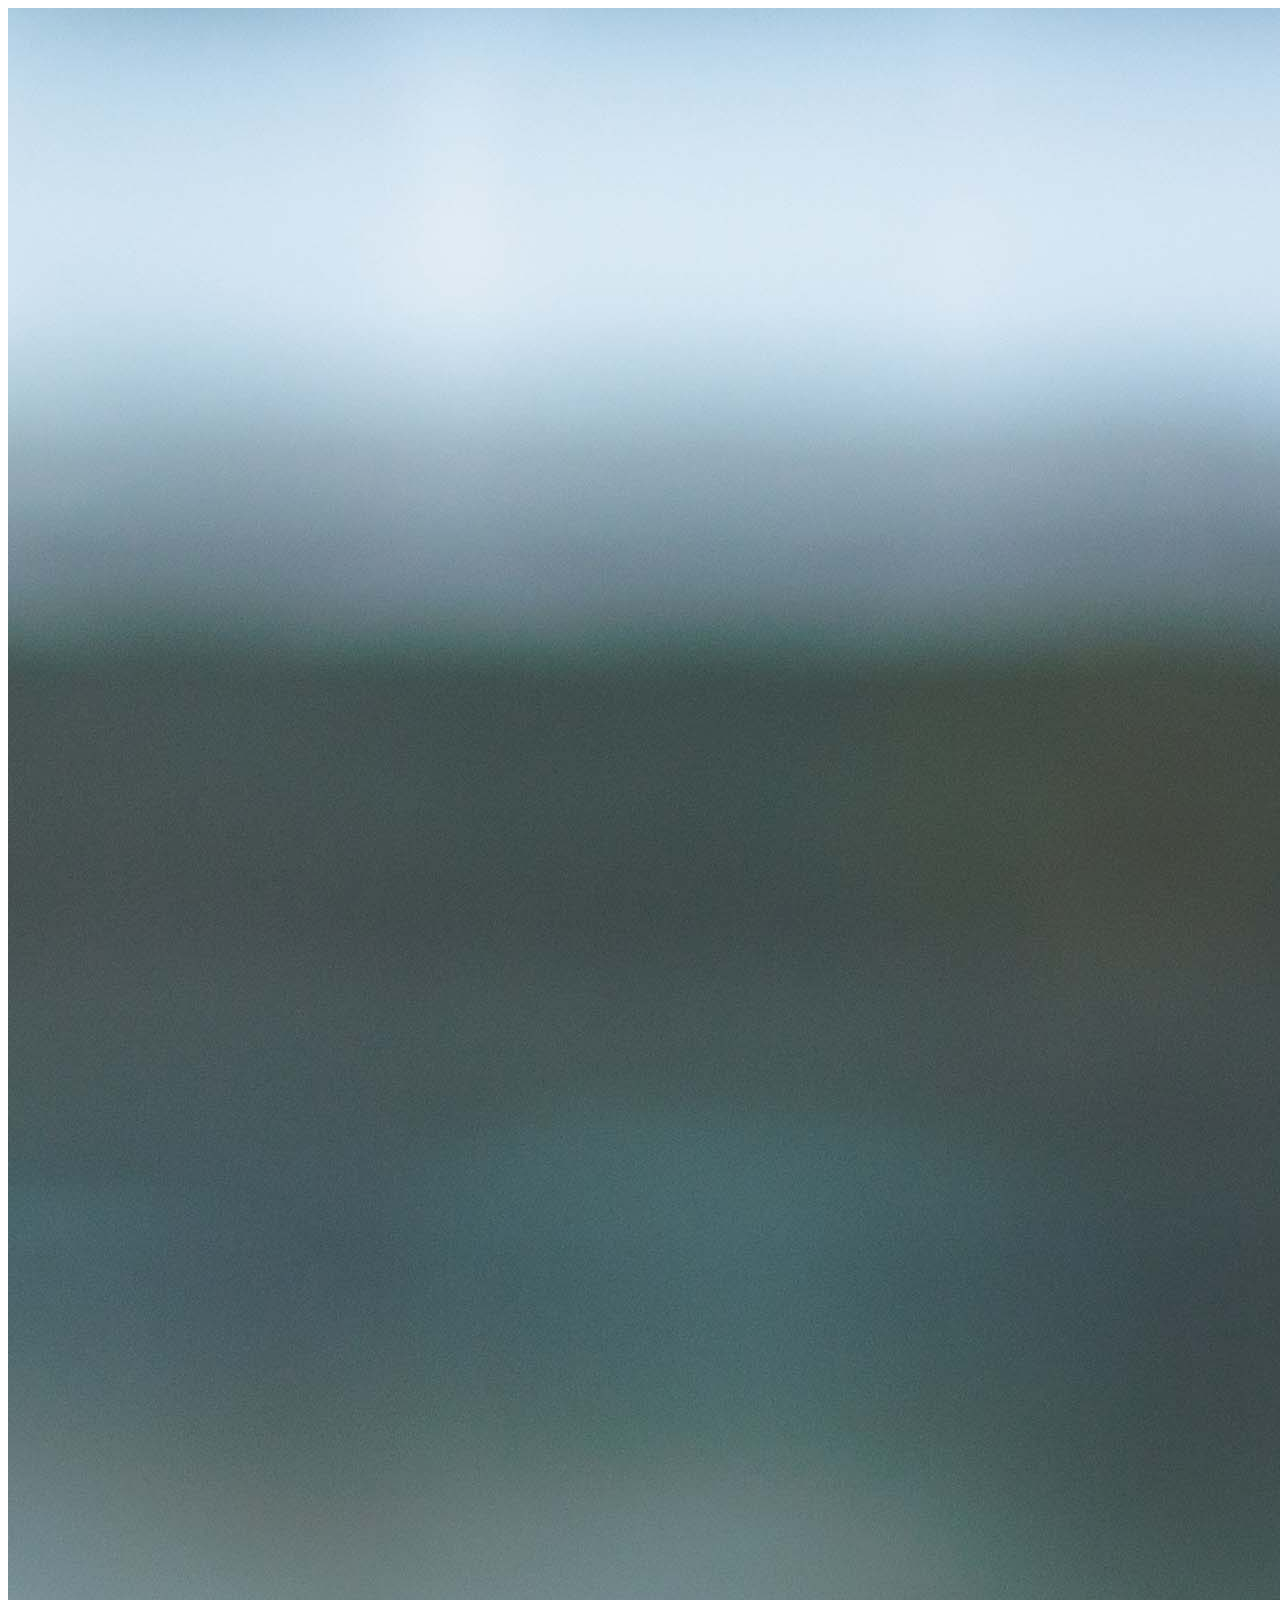
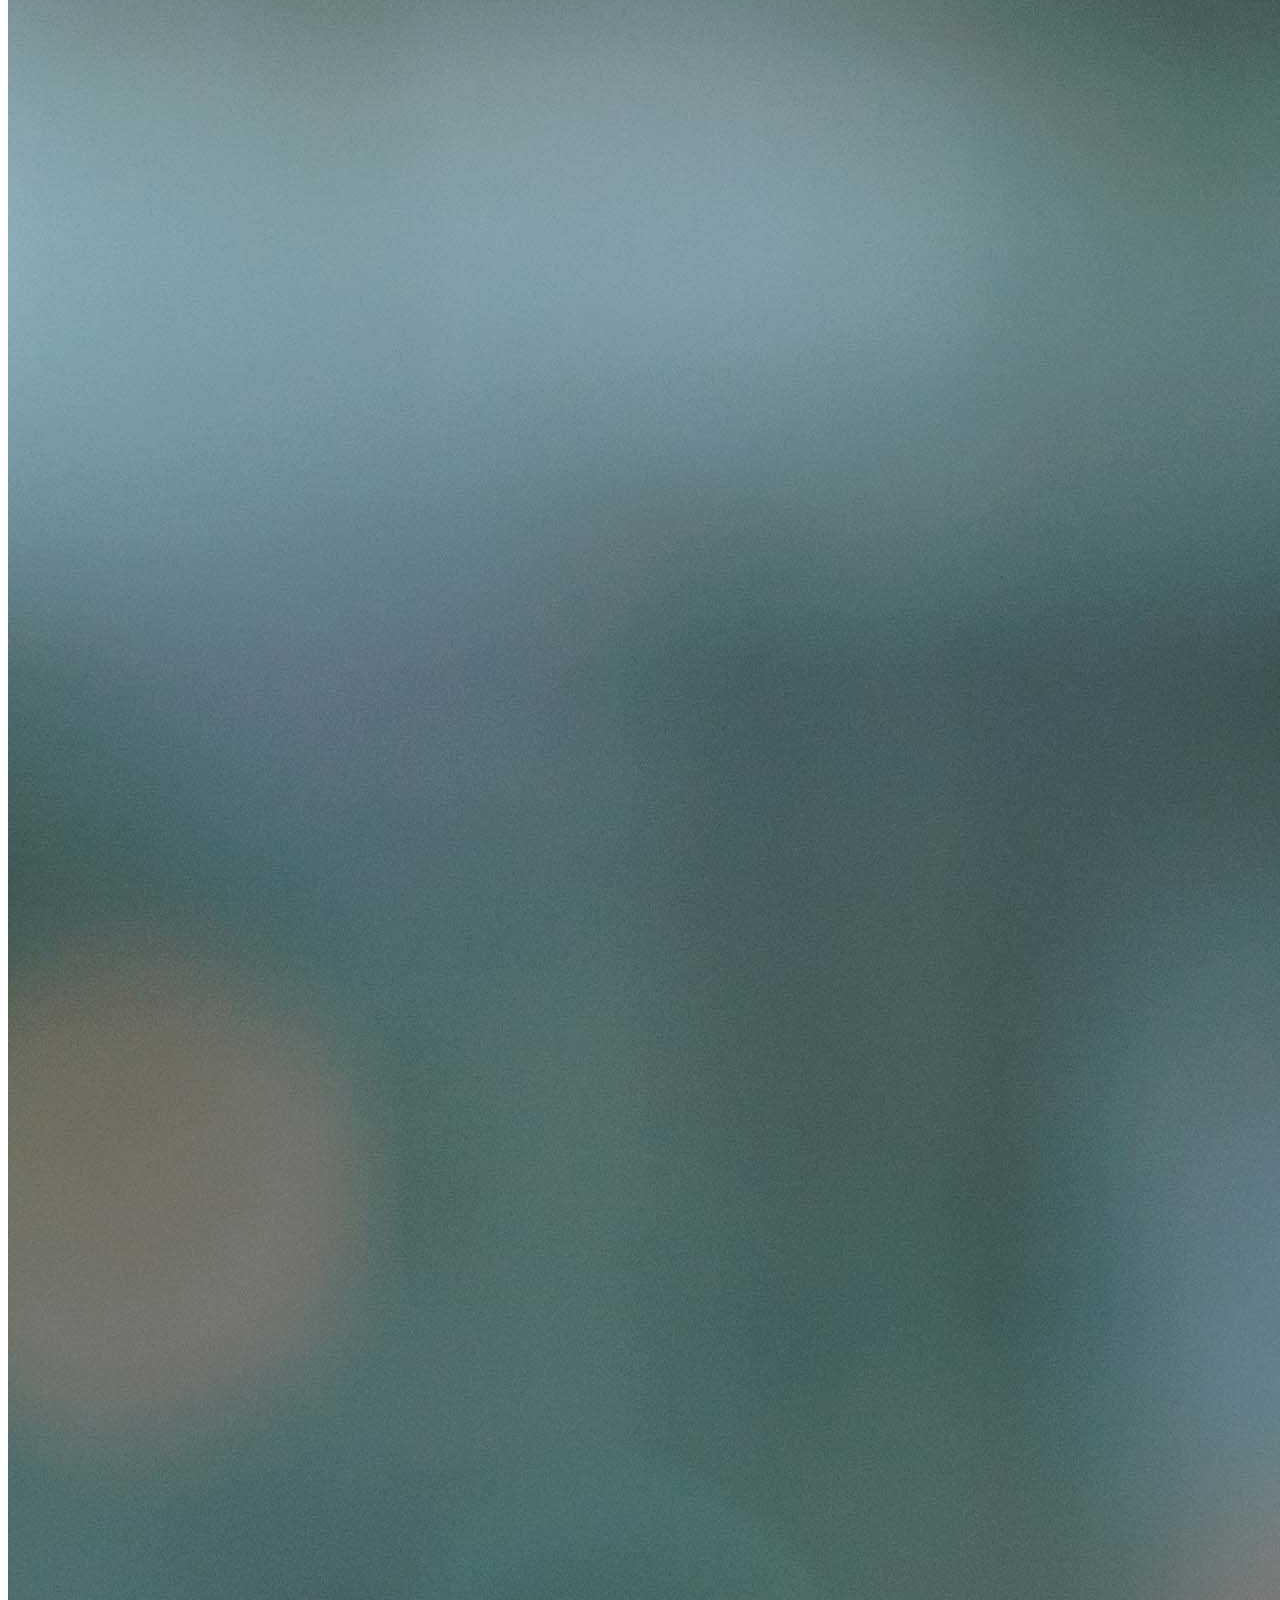
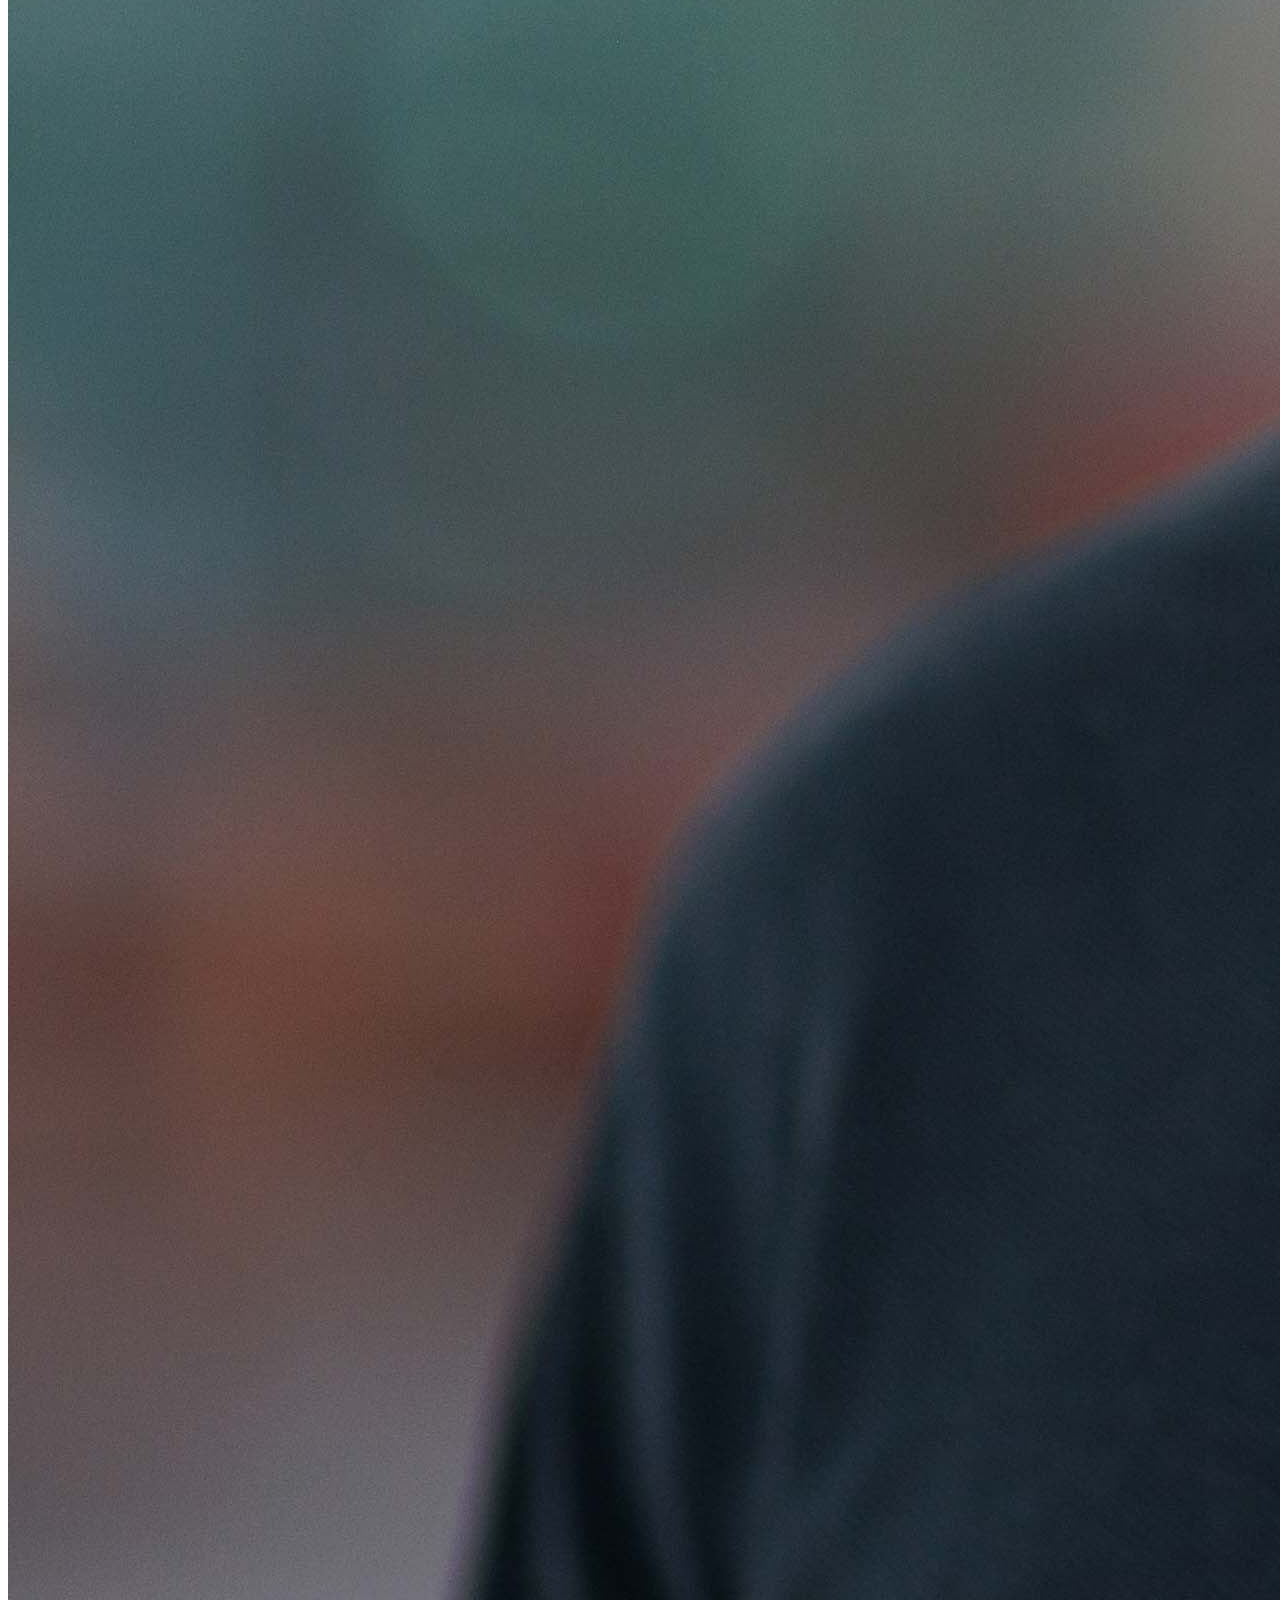
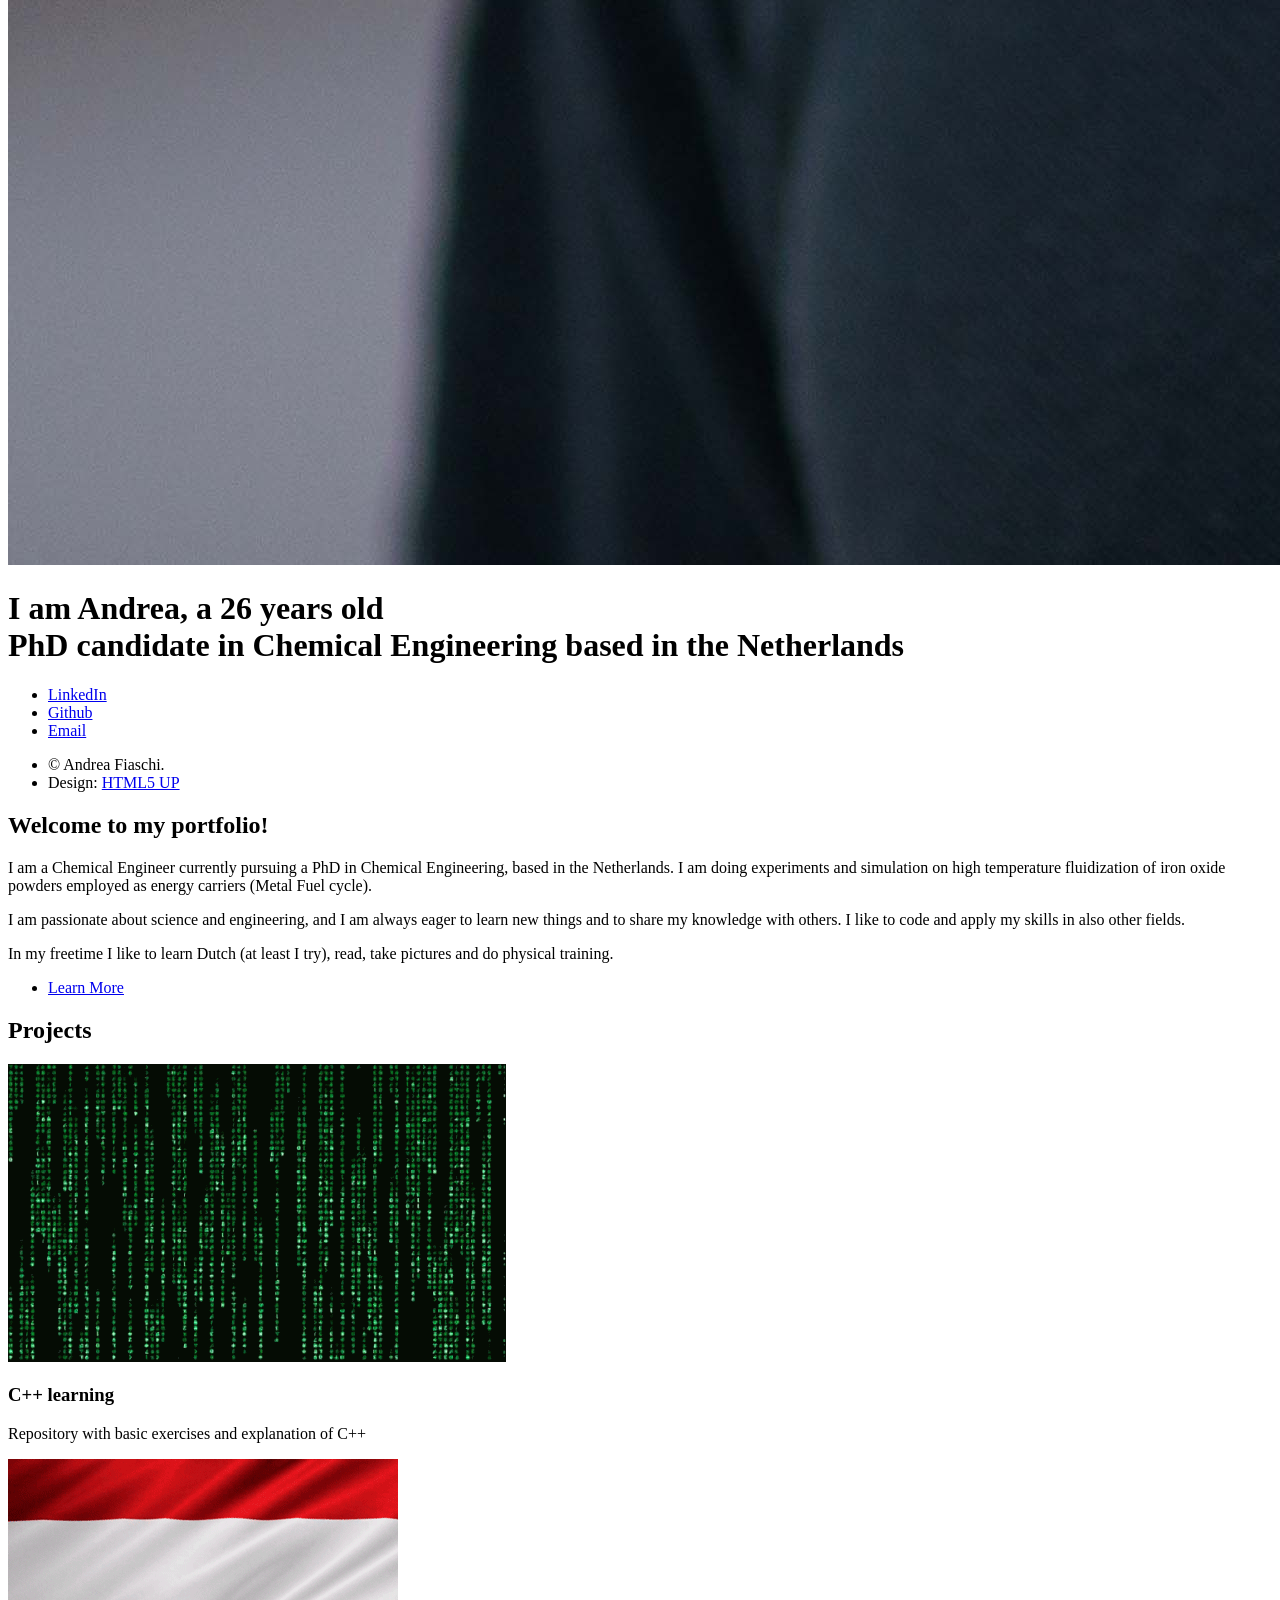
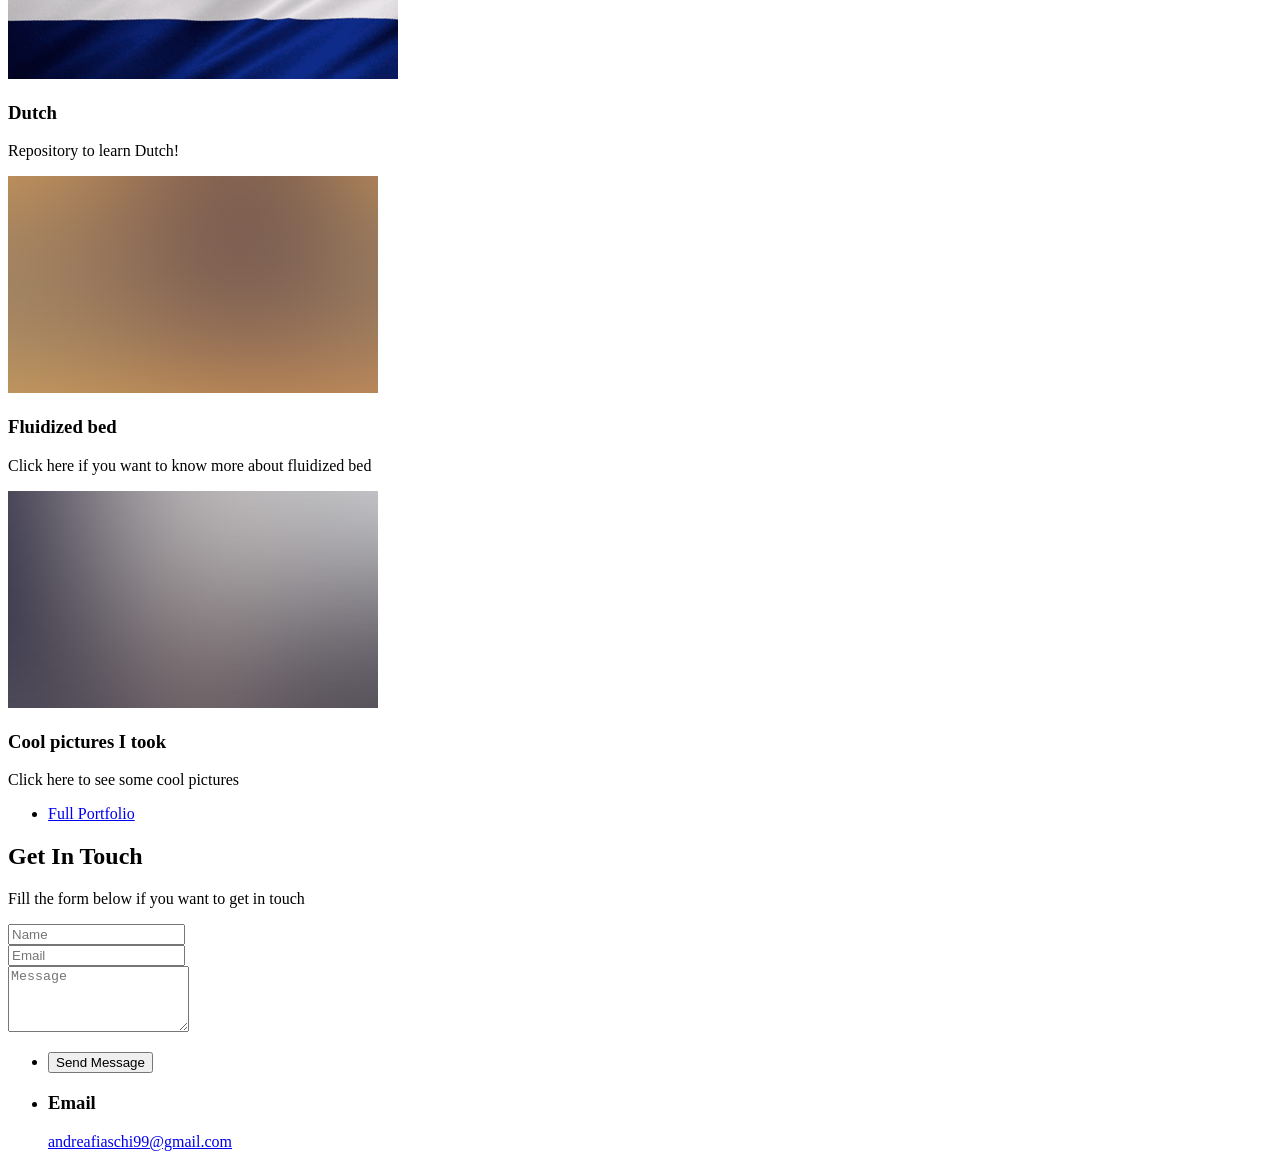
==== index.html @ 7bc77ba1 "main modifications of the STD HTML5 template of strata" ====
<!DOCTYPE HTML>
<!--
	Strata by HTML5 UP
	html5up.net | @ajlkn
	Free for personal and commercial use under the CCA 3.0 license (html5up.net/license)
-->
<html lang="en">
	<head>
		<title>A. Fiaschi</title>
		<meta charset="utf-8" />
		<meta name="viewport" content="width=device-width, initial-scale=1, user-scalable=no" />
		<meta name="description" content="Andrea Fiaschi — PhD candidate in Chemical Engineering based in the Netherlands." />
		<meta property="og:title" content="Andrea Fiaschi" />
		<meta property="og:description" content="PhD candidate in Chemical Engineering based in the Netherlands." />
		<meta property="og:image" content="https://fiaschino.github.io/images/avatar.jpg" />
		<link rel="icon" href="images/avatar.jpg" />
		<link rel="stylesheet" href="assets/css/main.css" />
	</head>
	<body class="is-preload">

		<!-- Header -->
			<header id="header">
				<div class="inner">
					<a href="#" class="image avatar"><img src="images/avatar.jpg" alt="" /></a>
					<h1><strong>I am Andrea</strong>, a <span id="age"></span> years old <br />
					PhD candidate in Chemical Engineering based in the Netherlands <br />
					<script>
						(() => {
							const birthDate = new Date('1999-12-20');
							const today = new Date();
							let age = today.getFullYear() - birthDate.getFullYear();
							const hasHadBirthday =
								today.getMonth() > birthDate.getMonth() ||
								(today.getMonth() === birthDate.getMonth() && today.getDate() >= birthDate.getDate());

							if (!hasHadBirthday) age -= 1;
							document.getElementById('age').textContent = age;
						})();
					</script>
				</div>
			</header>

		<!-- Main -->
			<div id="main">

				<!-- One -->
					<section id="one">
						<header class="major">
							<h2> Welcome to my portfolio!</h2>
						</header>
						<p> I am a Chemical Engineer currently pursuing a PhD in Chemical Engineering, based in the Netherlands. I am doing experiments and simulation on high temperature fluidization of iron oxide powders employed as energy carriers (Metal Fuel cycle).</p>
            <p> I am passionate about science and engineering, and I am always eager to learn new things and to share my knowledge with others. I like to code and apply my skills in also other fields.</p>
            <p> In my freetime I like to learn Dutch (at least I try), read, take pictures and do physical training. </p>
						<ul class="actions">
							<li><a href="https://github.com/fiaschino" class="button">Learn More</a></li>
						</ul>
					</section>

				<!-- Two -->
					<section id="two">
						<h2>Projects</h2>
						<div class="row">
							<article class="col-6 col-12-xsmall work-item">
								<a href="https://github.com/fiaschino/cpp_exercises" class="image fit thumb"><img src="images/fulls/matrix-code.gif" alt="" /></a>
								<h3> C++ learning </h3>
								<p> Repository with basic exercises and explanation of C++ </p>
							</article>
							<article class="col-6 col-12-xsmall work-item">
								<a href="https://github.com/fiaschino/dutch" class="image fit thumb"><img src="images/fulls/dutch-flag.gif" alt="" /></a>
								<h3>Dutch</h3>
								<p>Repository to learn Dutch!</p>
							</article>
              <article class="col-6 col-12-xsmall work-item">
                <a href="images/fulls/04.jpg" class="image fit thumb"><img src="images/thumbs/04.jpg" alt="" /></a>
                <h3>Fluidized bed</h3>
                <p>Click here if you want to know more about fluidized bed</p>
              </article>
							<article class="col-6 col-12-xsmall work-item">
								<a href="images/fulls/03.jpg" class="image fit thumb"><img src="images/thumbs/03.jpg" alt="" /></a>
								<h3>Cool pictures I took</h3>
								<p>Click here to see some cool pictures</p>
							</article>
						</div>
						<ul class="actions">
							<li><a href="https://github.com/fiaschino" class="button">Full Portfolio</a></li>
						</ul>
					</section>

				<!-- Three -->
					<section id="three">
						<h2>Get In Touch</h2>
						<p>Fill the form below if you want to get in touch</p>
						<div class="row">
							<div class="col-8 col-12-small">
								<form method="post" action="#">
									<div class="row gtr-uniform gtr-50">
										<div class="col-6 col-12-xsmall"><input type="text" name="name" id="name" placeholder="Name" /></div>
										<div class="col-6 col-12-xsmall"><input type="email" name="email" id="email" placeholder="Email" /></div>
										<div class="col-12"><textarea name="message" id="message" placeholder="Message" rows="4"></textarea></div>
									</div>
								</form>
								<ul class="actions">
									<li><input type="submit" value="Send Message" /></li>
								</ul>
							</div>
							<div class="col-4 col-12-small">
								<ul class="labeled-icons">
									<li>
										<h3 class="icon solid fa-envelope"><span class="label">Email</span></h3>
										<a href="mailto:andreafiaschi99@gmail.com">andreafiaschi99@gmail.com</a>
									</li>
								</ul>
							</div>
						</div>
					</section>

				<!-- Four -->
				<!--
					<section id="four">
						<h2>Elements</h2>

						<section>
							<h4>Text</h4>
							<p>This is <b>bold</b> and this is <strong>strong</strong>. This is <i>italic</i> and this is <em>emphasized</em>.
							This is <sup>superscript</sup> text and this is <sub>subscript</sub> text.
							This is <u>underlined</u> and this is code: <code>for (;;) { ... }</code>. Finally, <a href="#">this is a link</a>.</p>
							<hr />
							<header>
								<h4>Heading with a Subtitle</h4>
								<p>Lorem ipsum dolor sit amet nullam id egestas urna aliquam</p>
							</header>
							<p>Nunc lacinia ante nunc ac lobortis. Interdum adipiscing gravida odio porttitor sem non mi integer non faucibus ornare mi ut ante amet placerat aliquet. Volutpat eu sed ante lacinia sapien lorem accumsan varius montes viverra nibh in adipiscing blandit tempus accumsan.</p>
							<header>
								<h5>Heading with a Subtitle</h5>
								<p>Lorem ipsum dolor sit amet nullam id egestas urna aliquam</p>
							</header>
							<p>Nunc lacinia ante nunc ac lobortis. Interdum adipiscing gravida odio porttitor sem non mi integer non faucibus ornare mi ut ante amet placerat aliquet. Volutpat eu sed ante lacinia sapien lorem accumsan varius montes viverra nibh in adipiscing blandit tempus accumsan.</p>
							<hr />
							<h2>Heading Level 2</h2>
							<h3>Heading Level 3</h3>
							<h4>Heading Level 4</h4>
							<h5>Heading Level 5</h5>
							<h6>Heading Level 6</h6>
							<hr />
							<h5>Blockquote</h5>
							<blockquote>Fringilla nisl. Donec accumsan interdum nisi, quis tincidunt felis sagittis eget tempus euismod. Vestibulum ante ipsum primis in faucibus vestibulum. Blandit adipiscing eu felis iaculis volutpat ac adipiscing accumsan faucibus. Vestibulum ante ipsum primis in faucibus lorem ipsum dolor sit amet nullam adipiscing eu felis.</blockquote>
							<h5>Preformatted</h5>
							<pre><code>i = 0;

while (!deck.isInOrder()) {
print 'Iteration ' + i;
deck.shuffle();
i++;
}

print 'It took ' + i + ' iterations to sort the deck.';</code></pre>
						</section>

						<section>
							<h4>Lists</h4>
							<div class="row">
								<div class="col-6 col-12-xsmall">
									<h5>Unordered</h5>
									<ul>
										<li>Dolor pulvinar etiam magna etiam.</li>
										<li>Sagittis adipiscing lorem eleifend.</li>
										<li>Felis enim feugiat dolore viverra.</li>
									</ul>
									<h5>Alternate</h5>
									<ul class="alt">
										<li>Dolor pulvinar etiam magna etiam.</li>
										<li>Sagittis adipiscing lorem eleifend.</li>
										<li>Felis enim feugiat dolore viverra.</li>
									</ul>
								</div>
								<div class="col-6 col-12-xsmall">
									<h5>Ordered</h5>
									<ol>
										<li>Dolor pulvinar etiam magna etiam.</li>
										<li>Etiam vel felis at lorem sed viverra.</li>
										<li>Felis enim feugiat dolore viverra.</li>
										<li>Dolor pulvinar etiam magna etiam.</li>
										<li>Etiam vel felis at lorem sed viverra.</li>
										<li>Felis enim feugiat dolore viverra.</li>
									</ol>
									<h5>Icons</h5>
									<ul class="icons">
										<li><a href="#" class="icon brands fa-twitter"><span class="label">Twitter</span></a></li>
										<li><a href="#" class="icon brands fa-facebook-f"><span class="label">Facebook</span></a></li>
										<li><a href="#" class="icon brands fa-instagram"><span class="label">Instagram</span></a></li>
										<li><a href="#" class="icon brands fa-github"><span class="label">Github</span></a></li>
										<li><a href="#" class="icon brands fa-dribbble"><span class="label">Dribbble</span></a></li>
										<li><a href="#" class="icon brands fa-tumblr"><span class="label">Tumblr</span></a></li>
									</ul>
								</div>
							</div>
							<h5>Actions</h5>
							<ul class="actions">
								<li><a href="#" class="button primary">Default</a></li>
								<li><a href="#" class="button">Default</a></li>
							</ul>
							<ul class="actions small">
								<li><a href="#" class="button primary small">Small</a></li>
								<li><a href="#" class="button small">Small</a></li>
							</ul>
							<div class="row">
								<div class="col-6 col-12-small">
									<ul class="actions stacked">
										<li><a href="#" class="button primary">Default</a></li>
										<li><a href="#" class="button">Default</a></li>
									</ul>
								</div>
								<div class="col-6 col-12-small">
									<ul class="actions stacked">
										<li><a href="#" class="button primary small">Small</a></li>
										<li><a href="#" class="button small">Small</a></li>
									</ul>
								</div>
								<div class="col-6 col-12-small">
									<ul class="actions stacked">
										<li><a href="#" class="button primary fit">Default</a></li>
										<li><a href="#" class="button fit">Default</a></li>
									</ul>
								</div>
								<div class="col-6 col-12-small">
									<ul class="actions stacked">
										<li><a href="#" class="button primary small fit">Small</a></li>
										<li><a href="#" class="button small fit">Small</a></li>
									</ul>
								</div>
							</div>
						</section>

						<section>
							<h4>Table</h4>
							<h5>Default</h5>
							<div class="table-wrapper">
								<table>
									<thead>
										<tr>
											<th>Name</th>
											<th>Description</th>
											<th>Price</th>
										</tr>
									</thead>
									<tbody>
										<tr>
											<td>Item One</td>
											<td>Ante turpis integer aliquet porttitor.</td>
											<td>29.99</td>
										</tr>
										<tr>
											<td>Item Two</td>
											<td>Vis ac commodo adipiscing arcu aliquet.</td>
											<td>19.99</td>
										</tr>
										<tr>
											<td>Item Three</td>
											<td> Morbi faucibus arcu accumsan lorem.</td>
											<td>29.99</td>
										</tr>
										<tr>
											<td>Item Four</td>
											<td>Vitae integer tempus condimentum.</td>
											<td>19.99</td>
										</tr>
										<tr>
											<td>Item Five</td>
											<td>Ante turpis integer aliquet porttitor.</td>
											<td>29.99</td>
										</tr>
									</tbody>
									<tfoot>
										<tr>
											<td colspan="2"></td>
											<td>100.00</td>
										</tr>
									</tfoot>
								</table>
							</div>

							<h5>Alternate</h5>
							<div class="table-wrapper">
								<table class="alt">
									<thead>
										<tr>
											<th>Name</th>
											<th>Description</th>
											<th>Price</th>
										</tr>
									</thead>
									<tbody>
										<tr>
											<td>Item One</td>
											<td>Ante turpis integer aliquet porttitor.</td>
											<td>29.99</td>
										</tr>
										<tr>
											<td>Item Two</td>
											<td>Vis ac commodo adipiscing arcu aliquet.</td>
											<td>19.99</td>
										</tr>
										<tr>
											<td>Item Three</td>
											<td> Morbi faucibus arcu accumsan lorem.</td>
											<td>29.99</td>
										</tr>
										<tr>
											<td>Item Four</td>
											<td>Vitae integer tempus condimentum.</td>
											<td>19.99</td>
										</tr>
										<tr>
											<td>Item Five</td>
											<td>Ante turpis integer aliquet porttitor.</td>
											<td>29.99</td>
										</tr>
									</tbody>
									<tfoot>
										<tr>
											<td colspan="2"></td>
											<td>100.00</td>
										</tr>
									</tfoot>
								</table>
							</div>
						</section>

						<section>
							<h4>Buttons</h4>
							<ul class="actions">
								<li><a href="#" class="button primary">Primary</a></li>
								<li><a href="#" class="button">Default</a></li>
							</ul>
							<ul class="actions">
								<li><a href="#" class="button large">Large</a></li>
								<li><a href="#" class="button">Default</a></li>
								<li><a href="#" class="button small">Small</a></li>
							</ul>
							<ul class="actions fit">
								<li><a href="#" class="button primary fit">Fit</a></li>
								<li><a href="#" class="button fit">Fit</a></li>
							</ul>
							<ul class="actions fit small">
								<li><a href="#" class="button primary fit small">Fit + Small</a></li>
								<li><a href="#" class="button fit small">Fit + Small</a></li>
							</ul>
							<ul class="actions">
								<li><a href="#" class="button primary icon solid fa-download">Icon</a></li>
								<li><a href="#" class="button icon solid fa-download">Icon</a></li>
							</ul>
							<ul class="actions">
								<li><span class="button primary disabled">Primary</span></li>
								<li><span class="button disabled">Default</span></li>
							</ul>
						</section>

						<section>
							<h4>Form</h4>
							<form method="post" action="#">
								<div class="row gtr-uniform gtr-50">
									<div class="col-6 col-12-xsmall">
										<input type="text" name="demo-name" id="demo-name" value="" placeholder="Name" />
									</div>
									<div class="col-6 col-12-xsmall">
										<input type="email" name="demo-email" id="demo-email" value="" placeholder="Email" />
									</div>
									<div class="col-12">
										<select name="demo-category" id="demo-category">
											<option value="">- Category -</option>
											<option value="1">Manufacturing</option>
											<option value="1">Shipping</option>
											<option value="1">Administration</option>
											<option value="1">Human Resources</option>
										</select>
									</div>
									<div class="col-4 col-12-small">
										<input type="radio" id="demo-priority-low" name="demo-priority" checked>
										<label for="demo-priority-low">Low Priority</label>
									</div>
									<div class="col-4 col-12-small">
										<input type="radio" id="demo-priority-normal" name="demo-priority">
										<label for="demo-priority-normal">Normal Priority</label>
									</div>
									<div class="col-4 col-12-small">
										<input type="radio" id="demo-priority-high" name="demo-priority">
										<label for="demo-priority-high">High Priority</label>
									</div>
									<div class="col-6 col-12-small">
										<input type="checkbox" id="demo-copy" name="demo-copy">
										<label for="demo-copy">Email me a copy of this message</label>
									</div>
									<div class="col-6 col-12-small">
										<input type="checkbox" id="demo-human" name="demo-human" checked>
										<label for="demo-human">I am a human and not a robot</label>
									</div>
									<div class="col-12">
										<textarea name="demo-message" id="demo-message" placeholder="Enter your message" rows="6"></textarea>
									</div>
									<div class="col-12">
										<ul class="actions">
											<li><input type="submit" value="Send Message" class="primary" /></li>
											<li><input type="reset" value="Reset" /></li>
										</ul>
									</div>
								</div>
							</form>
						</section>

						<section>
							<h4>Image</h4>
							<h5>Fit</h5>
							<div class="box alt">
								<div class="row gtr-50 gtr-uniform">
									<div class="col-12"><span class="image fit"><img src="images/fulls/05.jpg" alt="" /></span></div>
									<div class="col-4"><span class="image fit"><img src="images/thumbs/01.jpg" alt="" /></span></div>
									<div class="col-4"><span class="image fit"><img src="images/thumbs/02.jpg" alt="" /></span></div>
									<div class="col-4"><span class="image fit"><img src="images/thumbs/03.jpg" alt="" /></span></div>
									<div class="col-4"><span class="image fit"><img src="images/thumbs/04.jpg" alt="" /></span></div>
									<div class="col-4"><span class="image fit"><img src="images/thumbs/05.jpg" alt="" /></span></div>
									<div class="col-4"><span class="image fit"><img src="images/thumbs/06.jpg" alt="" /></span></div>
									<div class="col-4"><span class="image fit"><img src="images/thumbs/03.jpg" alt="" /></span></div>
									<div class="col-4"><span class="image fit"><img src="images/thumbs/02.jpg" alt="" /></span></div>
									<div class="col-4"><span class="image fit"><img src="images/thumbs/01.jpg" alt="" /></span></div>
								</div>
							</div>
							<h5>Left &amp; Right</h5>
							<p><span class="image left"><img src="images/avatar.jpg" alt="" /></span>Fringilla nisl. Donec accumsan interdum nisi, quis tincidunt felis sagittis eget. tempus euismod. Vestibulum ante ipsum primis in faucibus vestibulum. Blandit adipiscing eu felis iaculis volutpat ac adipiscing accumsan eu faucibus. Integer ac pellentesque praesent tincidunt felis sagittis eget. tempus euismod. Vestibulum ante ipsum primis in faucibus vestibulum. Blandit adipiscing eu felis iaculis volutpat ac adipiscing accumsan eu faucibus. Integer ac pellentesque praesent. Donec accumsan interdum nisi, quis tincidunt felis sagittis eget. tempus euismod. Vestibulum ante ipsum primis in faucibus vestibulum. Blandit adipiscing eu felis iaculis volutpat ac adipiscing accumsan eu faucibus. Integer ac pellentesque praesent tincidunt felis sagittis eget. tempus euismod. Vestibulum ante ipsum primis in faucibus vestibulum. Blandit adipiscing eu felis iaculis volutpat ac adipiscing accumsan eu faucibus. Integer ac pellentesque praesent.</p>
							<p><span class="image right"><img src="images/avatar.jpg" alt="" /></span>Fringilla nisl. Donec accumsan interdum nisi, quis tincidunt felis sagittis eget. tempus euismod. Vestibulum ante ipsum primis in faucibus vestibulum. Blandit adipiscing eu felis iaculis volutpat ac adipiscing accumsan eu faucibus. Integer ac pellentesque praesent tincidunt felis sagittis eget. tempus euismod. Vestibulum ante ipsum primis in faucibus vestibulum. Blandit adipiscing eu felis iaculis volutpat ac adipiscing accumsan eu faucibus. Integer ac pellentesque praesent. Donec accumsan interdum nisi, quis tincidunt felis sagittis eget. tempus euismod. Vestibulum ante ipsum primis in faucibus vestibulum. Blandit adipiscing eu felis iaculis volutpat ac adipiscing accumsan eu faucibus. Integer ac pellentesque praesent tincidunt felis sagittis eget. tempus euismod. Vestibulum ante ipsum primis in faucibus vestibulum. Blandit adipiscing eu felis iaculis volutpat ac adipiscing accumsan eu faucibus. Integer ac pellentesque praesent.</p>
						</section>

					</section>
				-->

			</div>

		<!-- Footer -->
			<footer id="footer">
				<div class="inner">
					<ul class="icons">
						<li><a href="https://www.linkedin.com/in/andrea-fiaschi-20d1999/" class="icon brands fa-linkedin"><span class="label">LinkedIn</span></a></li>
						<li><a href="https://github.com/fiaschino" class="icon brands fa-github"><span class="label">Github</span></a></li>
						<li><a href="mailto:andreafiaschi99@gmail.com" class="icon solid fa-envelope"><span class="label">Email</span></a></li>
					</ul>
					<ul class="copyright">
						<li>&copy; Andrea Fiaschi.</li><li>Design: <a href="http://html5up.net">HTML5 UP</a></li>
					</ul>
				</div>
			</footer>

		<!-- Scripts -->
			<script src="assets/js/jquery.min.js"></script>
			<script src="assets/js/jquery.poptrox.min.js"></script>
			<script src="assets/js/browser.min.js"></script>
			<script src="assets/js/breakpoints.min.js"></script>
			<script src="assets/js/util.js"></script>
			<script src="assets/js/main.js"></script>

	</body>
</html>
---- assets/css/main.css ----
@import url("fontawesome-all.min.css");
@import url("https://fonts.googleapis.com/css?family=Source+Sans+Pro:400,400italic");

/*
	Strata by HTML5 UP
	html5up.net | @ajlkn
	Free for personal and commercial use under the CCA 3.0 license (html5up.net/license)
*/

html, body, div, span, applet, object,
iframe, h1, h2, h3, h4, h5, h6, p, blockquote,
pre, a, abbr, acronym, address, big, cite,
code, del, dfn, em, img, ins, kbd, q, s, samp,
small, strike, strong, sub, sup, tt, var, b,
u, i, center, dl, dt, dd, ol, ul, li, fieldset,
form, label, legend, table, caption, tbody,
tfoot, thead, tr, th, td, article, aside,
canvas, details, embed, figure, figcaption,
footer, header, hgroup, menu, nav, output, ruby,
section, summary, time, mark, audio, video {
	margin: 0;
	padding: 0;
	border: 0;
	font-size: 100%;
	font: inherit;
	vertical-align: baseline;}

article, aside, details, figcaption, figure,
footer, header, hgroup, menu, nav, section {
	display: block;}

body {
	line-height: 1;
}

ol, ul {
	list-style: none;
}

blockquote, q {
	quotes: none;
}

	blockquote:before, blockquote:after, q:before, q:after {
		content: '';
		content: none;
	}

table {
	border-collapse: collapse;
	border-spacing: 0;
}

body {
	-webkit-text-size-adjust: none;
}

mark {
	background-color: transparent;
	color: inherit;
}

input::-moz-focus-inner {
	border: 0;
	padding: 0;
}

input, select, textarea {
	-moz-appearance: none;
	-webkit-appearance: none;
	-ms-appearance: none;
	appearance: none;
}

/* Basic */

	html {
		box-sizing: border-box;
	}

	*, *:before, *:after {
		box-sizing: inherit;
	}

	body {
		background: #fff;
	}

		body.is-preload *, body.is-preload *:before, body.is-preload *:after {
			-moz-animation: none !important;
			-webkit-animation: none !important;
			-ms-animation: none !important;
			animation: none !important;
			-moz-transition: none !important;
			-webkit-transition: none !important;
			-ms-transition: none !important;
			transition: none !important;
		}

	body, input, select, textarea {
		color: #a2a2a2;
		font-family: "Source Sans Pro", Helvetica, sans-serif;
		font-size: 16pt;
		font-weight: 400;
		line-height: 1.75em;
	}

	a {
		-moz-transition: color 0.2s ease-in-out, border-color 0.2s ease-in-out;
		-webkit-transition: color 0.2s ease-in-out, border-color 0.2s ease-in-out;
		-ms-transition: color 0.2s ease-in-out, border-color 0.2s ease-in-out;
		transition: color 0.2s ease-in-out, border-color 0.2s ease-in-out;
		border-bottom: dotted 1px;
		color: #49bf9d;
		text-decoration: none;
	}

		a:hover {
			border-bottom-color: transparent;
			color: #49bf9d !important;
			text-decoration: none;
		}

	strong, b {
		color: #787878;
		font-weight: 400;
	}

	em, i {
		font-style: italic;
	}

	p {
		margin: 0 0 2em 0;
	}

	h1, h2, h3, h4, h5, h6 {
		color: #787878;
		font-weight: 400;
		line-height: 1em;
		margin: 0 0 1em 0;
	}

		h1 a, h2 a, h3 a, h4 a, h5 a, h6 a {
			color: inherit;
			text-decoration: none;
		}

	h1 {
		font-size: 2em;
		line-height: 1.5em;
	}

	h2 {
		font-size: 1.5em;
		line-height: 1.5em;
	}

	h3 {
		font-size: 1.25em;
		line-height: 1.5em;
	}

	h4 {
		font-size: 1.1em;
		line-height: 1.5em;
	}

	h5 {
		font-size: 0.9em;
		line-height: 1.5em;
	}

	h6 {
		font-size: 0.7em;
		line-height: 1.5em;
	}

	sub {
		font-size: 0.8em;
		position: relative;
		top: 0.5em;
	}

	sup {
		font-size: 0.8em;
		position: relative;
		top: -0.5em;
	}

	hr {
		border: 0;
		border-bottom: solid 2px #efefef;
		margin: 2em 0;
	}

		hr.major {
			margin: 3em 0;
		}

	blockquote {
		border-left: solid 6px #efefef;
		font-style: italic;
		margin: 0 0 2em 0;
		padding: 0.5em 0 0.5em 1.5em;
	}

	code {
		background: #f7f7f7;
		border-radius: 0.35em;
		border: solid 2px #efefef;
		font-family: "Courier New", monospace;
		font-size: 0.9em;
		margin: 0 0.25em;
		padding: 0.25em 0.65em;
	}

	pre {
		-webkit-overflow-scrolling: touch;
		font-family: "Courier New", monospace;
		font-size: 0.9em;
		margin: 0 0 2em 0;
	}

		pre code {
			display: block;
			line-height: 1.75em;
			padding: 1em 1.5em;
			overflow-x: auto;
		}

	.align-left {
		text-align: left;
	}

	.align-center {
		text-align: center;
	}

	.align-right {
		text-align: right;
	}

/* Container */

	.container {
		margin: 0 auto;
		max-width: calc(100% - 4em);
		width: 100%;
	}

		.container.xsmall {
			width: 25%;
		}

		.container.small {
			width: 50%;
		}

		.container.medium {
			width: 75%;
		}

		.container.large {
			width: 125%;
		}

		.container.xlarge {
			width: 150%;
		}

		.container.max {
			width: 100%;
		}

		@media screen and (max-width: 980px) {

			.container {
				width: 100% !important;
				max-width: 100% !important;
			}

		}

		@media screen and (max-width: 480px) {

			.container {
				max-width: calc(100% - 3em);
			}

		}

/* Row */

	.row {
		display: flex;
		flex-wrap: wrap;
		box-sizing: border-box;
		align-items: stretch;
	}

		.row > * {
			box-sizing: border-box;
		}

		.row.gtr-uniform > * > :last-child {
			margin-bottom: 0;
		}

		.row.aln-left {
			justify-content: flex-start;
		}

		.row.aln-center {
			justify-content: center;
		}

		.row.aln-right {
			justify-content: flex-end;
		}

		.row.aln-top {
			align-items: flex-start;
		}

		.row.aln-middle {
			align-items: center;
		}

		.row.aln-bottom {
			align-items: flex-end;
		}

		.row > .imp {
			order: -1;
		}

		.row > .col-1 {
			width: 8.33333%;
		}

		.row > .off-1 {
			margin-left: 8.33333%;
		}

		.row > .col-2 {
			width: 16.66667%;
		}

		.row > .off-2 {
			margin-left: 16.66667%;
		}

		.row > .col-3 {
			width: 25%;
		}

		.row > .off-3 {
			margin-left: 25%;
		}

		.row > .col-4 {
			width: 33.33333%;
		}

		.row > .off-4 {
			margin-left: 33.33333%;
		}

		.row > .col-5 {
			width: 41.66667%;
		}

		.row > .off-5 {
			margin-left: 41.66667%;
		}

		.row > .col-6 {
			width: 50%;
		}

		.row > .off-6 {
			margin-left: 50%;
		}

		.row > .col-7 {
			width: 58.33333%;
		}

		.row > .off-7 {
			margin-left: 58.33333%;
		}

		.row > .col-8 {
			width: 66.66667%;
		}

		.row > .off-8 {
			margin-left: 66.66667%;
		}

		.row > .col-9 {
			width: 75%;
		}

		.row > .off-9 {
			margin-left: 75%;
		}

		.row > .col-10 {
			width: 83.33333%;
		}

		.row > .off-10 {
			margin-left: 83.33333%;
		}

		.row > .col-11 {
			width: 91.66667%;
		}

		.row > .off-11 {
			margin-left: 91.66667%;
		}

		.row > .col-12 {
			width: 100%;
		}

		.row > .off-12 {
			margin-left: 100%;
		}

		.row.gtr-0 {
			margin-top: 0;
			margin-left: 0em;
		}

			.row.gtr-0 > * {
				padding: 0 0 0 0em;
			}

			.row.gtr-0.gtr-uniform {
				margin-top: 0em;
			}

				.row.gtr-0.gtr-uniform > * {
					padding-top: 0em;
				}

		.row.gtr-25 {
			margin-top: 0;
			margin-left: -0.625em;
		}

			.row.gtr-25 > * {
				padding: 0 0 0 0.625em;
			}

			.row.gtr-25.gtr-uniform {
				margin-top: -0.625em;
			}

				.row.gtr-25.gtr-uniform > * {
					padding-top: 0.625em;
				}

		.row.gtr-50 {
			margin-top: 0;
			margin-left: -1.25em;
		}

			.row.gtr-50 > * {
				padding: 0 0 0 1.25em;
			}

			.row.gtr-50.gtr-uniform {
				margin-top: -1.25em;
			}

				.row.gtr-50.gtr-uniform > * {
					padding-top: 1.25em;
				}

		.row {
			margin-top: 0;
			margin-left: -2.5em;
		}

			.row > * {
				padding: 0 0 0 2.5em;
			}

			.row.gtr-uniform {
				margin-top: -2.5em;
			}

				.row.gtr-uniform > * {
					padding-top: 2.5em;
				}

		.row.gtr-150 {
			margin-top: 0;
			margin-left: -3.75em;
		}

			.row.gtr-150 > * {
				padding: 0 0 0 3.75em;
			}

			.row.gtr-150.gtr-uniform {
				margin-top: -3.75em;
			}

				.row.gtr-150.gtr-uniform > * {
					padding-top: 3.75em;
				}

		.row.gtr-200 {
			margin-top: 0;
			margin-left: -5em;
		}

			.row.gtr-200 > * {
				padding: 0 0 0 5em;
			}

			.row.gtr-200.gtr-uniform {
				margin-top: -5em;
			}

				.row.gtr-200.gtr-uniform > * {
					padding-top: 5em;
				}

		@media screen and (max-width: 1800px) {

			.row {
				display: flex;
				flex-wrap: wrap;
				box-sizing: border-box;
				align-items: stretch;
			}

				.row > * {
					box-sizing: border-box;
				}

				.row.gtr-uniform > * > :last-child {
					margin-bottom: 0;
				}

				.row.aln-left {
					justify-content: flex-start;
				}

				.row.aln-center {
					justify-content: center;
				}

				.row.aln-right {
					justify-content: flex-end;
				}

				.row.aln-top {
					align-items: flex-start;
				}

				.row.aln-middle {
					align-items: center;
				}

				.row.aln-bottom {
					align-items: flex-end;
				}

				.row > .imp-xlarge {
					order: -1;
				}

				.row > .col-1-xlarge {
					width: 8.33333%;
				}

				.row > .off-1-xlarge {
					margin-left: 8.33333%;
				}

				.row > .col-2-xlarge {
					width: 16.66667%;
				}

				.row > .off-2-xlarge {
					margin-left: 16.66667%;
				}

				.row > .col-3-xlarge {
					width: 25%;
				}

				.row > .off-3-xlarge {
					margin-left: 25%;
				}

				.row > .col-4-xlarge {
					width: 33.33333%;
				}

				.row > .off-4-xlarge {
					margin-left: 33.33333%;
				}

				.row > .col-5-xlarge {
					width: 41.66667%;
				}

				.row > .off-5-xlarge {
					margin-left: 41.66667%;
				}

				.row > .col-6-xlarge {
					width: 50%;
				}

				.row > .off-6-xlarge {
					margin-left: 50%;
				}

				.row > .col-7-xlarge {
					width: 58.33333%;
				}

				.row > .off-7-xlarge {
					margin-left: 58.33333%;
				}

				.row > .col-8-xlarge {
					width: 66.66667%;
				}

				.row > .off-8-xlarge {
					margin-left: 66.66667%;
				}

				.row > .col-9-xlarge {
					width: 75%;
				}

				.row > .off-9-xlarge {
					margin-left: 75%;
				}

				.row > .col-10-xlarge {
					width: 83.33333%;
				}

				.row > .off-10-xlarge {
					margin-left: 83.33333%;
				}

				.row > .col-11-xlarge {
					width: 91.66667%;
				}

				.row > .off-11-xlarge {
					margin-left: 91.66667%;
				}

				.row > .col-12-xlarge {
					width: 100%;
				}

				.row > .off-12-xlarge {
					margin-left: 100%;
				}

				.row.gtr-0 {
					margin-top: 0;
					margin-left: 0em;
				}

					.row.gtr-0 > * {
						padding: 0 0 0 0em;
					}

					.row.gtr-0.gtr-uniform {
						margin-top: 0em;
					}

						.row.gtr-0.gtr-uniform > * {
							padding-top: 0em;
						}

				.row.gtr-25 {
					margin-top: 0;
					margin-left: -0.625em;
				}

					.row.gtr-25 > * {
						padding: 0 0 0 0.625em;
					}

					.row.gtr-25.gtr-uniform {
						margin-top: -0.625em;
					}

						.row.gtr-25.gtr-uniform > * {
							padding-top: 0.625em;
						}

				.row.gtr-50 {
					margin-top: 0;
					margin-left: -1.25em;
				}

					.row.gtr-50 > * {
						padding: 0 0 0 1.25em;
					}

					.row.gtr-50.gtr-uniform {
						margin-top: -1.25em;
					}

						.row.gtr-50.gtr-uniform > * {
							padding-top: 1.25em;
						}

				.row {
					margin-top: 0;
					margin-left: -2.5em;
				}

					.row > * {
						padding: 0 0 0 2.5em;
					}

					.row.gtr-uniform {
						margin-top: -2.5em;
					}

						.row.gtr-uniform > * {
							padding-top: 2.5em;
						}

				.row.gtr-150 {
					margin-top: 0;
					margin-left: -3.75em;
				}

					.row.gtr-150 > * {
						padding: 0 0 0 3.75em;
					}

					.row.gtr-150.gtr-uniform {
						margin-top: -3.75em;
					}

						.row.gtr-150.gtr-uniform > * {
							padding-top: 3.75em;
						}

				.row.gtr-200 {
					margin-top: 0;
					margin-left: -5em;
				}

					.row.gtr-200 > * {
						padding: 0 0 0 5em;
					}

					.row.gtr-200.gtr-uniform {
						margin-top: -5em;
					}

						.row.gtr-200.gtr-uniform > * {
							padding-top: 5em;
						}

		}

		@media screen and (max-width: 1280px) {

			.row {
				display: flex;
				flex-wrap: wrap;
				box-sizing: border-box;
				align-items: stretch;
			}

				.row > * {
					box-sizing: border-box;
				}

				.row.gtr-uniform > * > :last-child {
					margin-bottom: 0;
				}

				.row.aln-left {
					justify-content: flex-start;
				}

				.row.aln-center {
					justify-content: center;
				}

				.row.aln-right {
					justify-content: flex-end;
				}

				.row.aln-top {
					align-items: flex-start;
				}

				.row.aln-middle {
					align-items: center;
				}

				.row.aln-bottom {
					align-items: flex-end;
				}

				.row > .imp-large {
					order: -1;
				}

				.row > .col-1-large {
					width: 8.33333%;
				}

				.row > .off-1-large {
					margin-left: 8.33333%;
				}

				.row > .col-2-large {
					width: 16.66667%;
				}

				.row > .off-2-large {
					margin-left: 16.66667%;
				}

				.row > .col-3-large {
					width: 25%;
				}

				.row > .off-3-large {
					margin-left: 25%;
				}

				.row > .col-4-large {
					width: 33.33333%;
				}

				.row > .off-4-large {
					margin-left: 33.33333%;
				}

				.row > .col-5-large {
					width: 41.66667%;
				}

				.row > .off-5-large {
					margin-left: 41.66667%;
				}

				.row > .col-6-large {
					width: 50%;
				}

				.row > .off-6-large {
					margin-left: 50%;
				}

				.row > .col-7-large {
					width: 58.33333%;
				}

				.row > .off-7-large {
					margin-left: 58.33333%;
				}

				.row > .col-8-large {
					width: 66.66667%;
				}

				.row > .off-8-large {
					margin-left: 66.66667%;
				}

				.row > .col-9-large {
					width: 75%;
				}

				.row > .off-9-large {
					margin-left: 75%;
				}

				.row > .col-10-large {
					width: 83.33333%;
				}

				.row > .off-10-large {
					margin-left: 83.33333%;
				}

				.row > .col-11-large {
					width: 91.66667%;
				}

				.row > .off-11-large {
					margin-left: 91.66667%;
				}

				.row > .col-12-large {
					width: 100%;
				}

				.row > .off-12-large {
					margin-left: 100%;
				}

				.row.gtr-0 {
					margin-top: 0;
					margin-left: 0em;
				}

					.row.gtr-0 > * {
						padding: 0 0 0 0em;
					}

					.row.gtr-0.gtr-uniform {
						margin-top: 0em;
					}

						.row.gtr-0.gtr-uniform > * {
							padding-top: 0em;
						}

				.row.gtr-25 {
					margin-top: 0;
					margin-left: -0.5em;
				}

					.row.gtr-25 > * {
						padding: 0 0 0 0.5em;
					}

					.row.gtr-25.gtr-uniform {
						margin-top: -0.5em;
					}

						.row.gtr-25.gtr-uniform > * {
							padding-top: 0.5em;
						}

				.row.gtr-50 {
					margin-top: 0;
					margin-left: -1em;
				}

					.row.gtr-50 > * {
						padding: 0 0 0 1em;
					}

					.row.gtr-50.gtr-uniform {
						margin-top: -1em;
					}

						.row.gtr-50.gtr-uniform > * {
							padding-top: 1em;
						}

				.row {
					margin-top: 0;
					margin-left: -2em;
				}

					.row > * {
						padding: 0 0 0 2em;
					}

					.row.gtr-uniform {
						margin-top: -2em;
					}

						.row.gtr-uniform > * {
							padding-top: 2em;
						}

				.row.gtr-150 {
					margin-top: 0;
					margin-left: -3em;
				}

					.row.gtr-150 > * {
						padding: 0 0 0 3em;
					}

					.row.gtr-150.gtr-uniform {
						margin-top: -3em;
					}

						.row.gtr-150.gtr-uniform > * {
							padding-top: 3em;
						}

				.row.gtr-200 {
					margin-top: 0;
					margin-left: -4em;
				}

					.row.gtr-200 > * {
						padding: 0 0 0 4em;
					}

					.row.gtr-200.gtr-uniform {
						margin-top: -4em;
					}

						.row.gtr-200.gtr-uniform > * {
							padding-top: 4em;
						}

		}

		@media screen and (max-width: 980px) {

			.row {
				display: flex;
				flex-wrap: wrap;
				box-sizing: border-box;
				align-items: stretch;
			}

				.row > * {
					box-sizing: border-box;
				}

				.row.gtr-uniform > * > :last-child {
					margin-bottom: 0;
				}

				.row.aln-left {
					justify-content: flex-start;
				}

				.row.aln-center {
					justify-content: center;
				}

				.row.aln-right {
					justify-content: flex-end;
				}

				.row.aln-top {
					align-items: flex-start;
				}

				.row.aln-middle {
					align-items: center;
				}

				.row.aln-bottom {
					align-items: flex-end;
				}

				.row > .imp-medium {
					order: -1;
				}

				.row > .col-1-medium {
					width: 8.33333%;
				}

				.row > .off-1-medium {
					margin-left: 8.33333%;
				}

				.row > .col-2-medium {
					width: 16.66667%;
				}

				.row > .off-2-medium {
					margin-left: 16.66667%;
				}

				.row > .col-3-medium {
					width: 25%;
				}

				.row > .off-3-medium {
					margin-left: 25%;
				}

				.row > .col-4-medium {
					width: 33.33333%;
				}

				.row > .off-4-medium {
					margin-left: 33.33333%;
				}

				.row > .col-5-medium {
					width: 41.66667%;
				}

				.row > .off-5-medium {
					margin-left: 41.66667%;
				}

				.row > .col-6-medium {
					width: 50%;
				}

				.row > .off-6-medium {
					margin-left: 50%;
				}

				.row > .col-7-medium {
					width: 58.33333%;
				}

				.row > .off-7-medium {
					margin-left: 58.33333%;
				}

				.row > .col-8-medium {
					width: 66.66667%;
				}

				.row > .off-8-medium {
					margin-left: 66.66667%;
				}

				.row > .col-9-medium {
					width: 75%;
				}

				.row > .off-9-medium {
					margin-left: 75%;
				}

				.row > .col-10-medium {
					width: 83.33333%;
				}

				.row > .off-10-medium {
					margin-left: 83.33333%;
				}

				.row > .col-11-medium {
					width: 91.66667%;
				}

				.row > .off-11-medium {
					margin-left: 91.66667%;
				}

				.row > .col-12-medium {
					width: 100%;
				}

				.row > .off-12-medium {
					margin-left: 100%;
				}

				.row.gtr-0 {
					margin-top: 0;
					margin-left: 0em;
				}

					.row.gtr-0 > * {
						padding: 0 0 0 0em;
					}

					.row.gtr-0.gtr-uniform {
						margin-top: 0em;
					}

						.row.gtr-0.gtr-uniform > * {
							padding-top: 0em;
						}

				.row.gtr-25 {
					margin-top: 0;
					margin-left: -0.5em;
				}

					.row.gtr-25 > * {
						padding: 0 0 0 0.5em;
					}

					.row.gtr-25.gtr-uniform {
						margin-top: -0.5em;
					}

						.row.gtr-25.gtr-uniform > * {
							padding-top: 0.5em;
						}

				.row.gtr-50 {
					margin-top: 0;
					margin-left: -1em;
				}

					.row.gtr-50 > * {
						padding: 0 0 0 1em;
					}

					.row.gtr-50.gtr-uniform {
						margin-top: -1em;
					}

						.row.gtr-50.gtr-uniform > * {
							padding-top: 1em;
						}

				.row {
					margin-top: 0;
					margin-left: -2em;
				}

					.row > * {
						padding: 0 0 0 2em;
					}

					.row.gtr-uniform {
						margin-top: -2em;
					}

						.row.gtr-uniform > * {
							padding-top: 2em;
						}

				.row.gtr-150 {
					margin-top: 0;
					margin-left: -3em;
				}

					.row.gtr-150 > * {
						padding: 0 0 0 3em;
					}

					.row.gtr-150.gtr-uniform {
						margin-top: -3em;
					}

						.row.gtr-150.gtr-uniform > * {
							padding-top: 3em;
						}

				.row.gtr-200 {
					margin-top: 0;
					margin-left: -4em;
				}

					.row.gtr-200 > * {
						padding: 0 0 0 4em;
					}

					.row.gtr-200.gtr-uniform {
						margin-top: -4em;
					}

						.row.gtr-200.gtr-uniform > * {
							padding-top: 4em;
						}

		}

		@media screen and (max-width: 736px) {

			.row {
				display: flex;
				flex-wrap: wrap;
				box-sizing: border-box;
				align-items: stretch;
			}

				.row > * {
					box-sizing: border-box;
				}

				.row.gtr-uniform > * > :last-child {
					margin-bottom: 0;
				}

				.row.aln-left {
					justify-content: flex-start;
				}

				.row.aln-center {
					justify-content: center;
				}

				.row.aln-right {
					justify-content: flex-end;
				}

				.row.aln-top {
					align-items: flex-start;
				}

				.row.aln-middle {
					align-items: center;
				}

				.row.aln-bottom {
					align-items: flex-end;
				}

				.row > .imp-small {
					order: -1;
				}

				.row > .col-1-small {
					width: 8.33333%;
				}

				.row > .off-1-small {
					margin-left: 8.33333%;
				}

				.row > .col-2-small {
					width: 16.66667%;
				}

				.row > .off-2-small {
					margin-left: 16.66667%;
				}

				.row > .col-3-small {
					width: 25%;
				}

				.row > .off-3-small {
					margin-left: 25%;
				}

				.row > .col-4-small {
					width: 33.33333%;
				}

				.row > .off-4-small {
					margin-left: 33.33333%;
				}

				.row > .col-5-small {
					width: 41.66667%;
				}

				.row > .off-5-small {
					margin-left: 41.66667%;
				}

				.row > .col-6-small {
					width: 50%;
				}

				.row > .off-6-small {
					margin-left: 50%;
				}

				.row > .col-7-small {
					width: 58.33333%;
				}

				.row > .off-7-small {
					margin-left: 58.33333%;
				}

				.row > .col-8-small {
					width: 66.66667%;
				}

				.row > .off-8-small {
					margin-left: 66.66667%;
				}

				.row > .col-9-small {
					width: 75%;
				}

				.row > .off-9-small {
					margin-left: 75%;
				}

				.row > .col-10-small {
					width: 83.33333%;
				}

				.row > .off-10-small {
					margin-left: 83.33333%;
				}

				.row > .col-11-small {
					width: 91.66667%;
				}

				.row > .off-11-small {
					margin-left: 91.66667%;
				}

				.row > .col-12-small {
					width: 100%;
				}

				.row > .off-12-small {
					margin-left: 100%;
				}

				.row.gtr-0 {
					margin-top: 0;
					margin-left: 0em;
				}

					.row.gtr-0 > * {
						padding: 0 0 0 0em;
					}

					.row.gtr-0.gtr-uniform {
						margin-top: 0em;
					}

						.row.gtr-0.gtr-uniform > * {
							padding-top: 0em;
						}

				.row.gtr-25 {
					margin-top: 0;
					margin-left: -0.375em;
				}

					.row.gtr-25 > * {
						padding: 0 0 0 0.375em;
					}

					.row.gtr-25.gtr-uniform {
						margin-top: -0.375em;
					}

						.row.gtr-25.gtr-uniform > * {
							padding-top: 0.375em;
						}

				.row.gtr-50 {
					margin-top: 0;
					margin-left: -0.75em;
				}

					.row.gtr-50 > * {
						padding: 0 0 0 0.75em;
					}

					.row.gtr-50.gtr-uniform {
						margin-top: -0.75em;
					}

						.row.gtr-50.gtr-uniform > * {
							padding-top: 0.75em;
						}

				.row {
					margin-top: 0;
					margin-left: -1.5em;
				}

					.row > * {
						padding: 0 0 0 1.5em;
					}

					.row.gtr-uniform {
						margin-top: -1.5em;
					}

						.row.gtr-uniform > * {
							padding-top: 1.5em;
						}

				.row.gtr-150 {
					margin-top: 0;
					margin-left: -2.25em;
				}

					.row.gtr-150 > * {
						padding: 0 0 0 2.25em;
					}

					.row.gtr-150.gtr-uniform {
						margin-top: -2.25em;
					}

						.row.gtr-150.gtr-uniform > * {
							padding-top: 2.25em;
						}

				.row.gtr-200 {
					margin-top: 0;
					margin-left: -3em;
				}

					.row.gtr-200 > * {
						padding: 0 0 0 3em;
					}

					.row.gtr-200.gtr-uniform {
						margin-top: -3em;
					}

						.row.gtr-200.gtr-uniform > * {
							padding-top: 3em;
						}

		}

		@media screen and (max-width: 480px) {

			.row {
				display: flex;
				flex-wrap: wrap;
				box-sizing: border-box;
				align-items: stretch;
			}

				.row > * {
					box-sizing: border-box;
				}

				.row.gtr-uniform > * > :last-child {
					margin-bottom: 0;
				}

				.row.aln-left {
					justify-content: flex-start;
				}

				.row.aln-center {
					justify-content: center;
				}

				.row.aln-right {
					justify-content: flex-end;
				}

				.row.aln-top {
					align-items: flex-start;
				}

				.row.aln-middle {
					align-items: center;
				}

				.row.aln-bottom {
					align-items: flex-end;
				}

				.row > .imp-xsmall {
					order: -1;
				}

				.row > .col-1-xsmall {
					width: 8.33333%;
				}

				.row > .off-1-xsmall {
					margin-left: 8.33333%;
				}

				.row > .col-2-xsmall {
					width: 16.66667%;
				}

				.row > .off-2-xsmall {
					margin-left: 16.66667%;
				}

				.row > .col-3-xsmall {
					width: 25%;
				}

				.row > .off-3-xsmall {
					margin-left: 25%;
				}

				.row > .col-4-xsmall {
					width: 33.33333%;
				}

				.row > .off-4-xsmall {
					margin-left: 33.33333%;
				}

				.row > .col-5-xsmall {
					width: 41.66667%;
				}

				.row > .off-5-xsmall {
					margin-left: 41.66667%;
				}

				.row > .col-6-xsmall {
					width: 50%;
				}

				.row > .off-6-xsmall {
					margin-left: 50%;
				}

				.row > .col-7-xsmall {
					width: 58.33333%;
				}

				.row > .off-7-xsmall {
					margin-left: 58.33333%;
				}

				.row > .col-8-xsmall {
					width: 66.66667%;
				}

				.row > .off-8-xsmall {
					margin-left: 66.66667%;
				}

				.row > .col-9-xsmall {
					width: 75%;
				}

				.row > .off-9-xsmall {
					margin-left: 75%;
				}

				.row > .col-10-xsmall {
					width: 83.33333%;
				}

				.row > .off-10-xsmall {
					margin-left: 83.33333%;
				}

				.row > .col-11-xsmall {
					width: 91.66667%;
				}

				.row > .off-11-xsmall {
					margin-left: 91.66667%;
				}

				.row > .col-12-xsmall {
					width: 100%;
				}

				.row > .off-12-xsmall {
					margin-left: 100%;
				}

				.row.gtr-0 {
					margin-top: 0;
					margin-left: 0em;
				}

					.row.gtr-0 > * {
						padding: 0 0 0 0em;
					}

					.row.gtr-0.gtr-uniform {
						margin-top: 0em;
					}

						.row.gtr-0.gtr-uniform > * {
							padding-top: 0em;
						}

				.row.gtr-25 {
					margin-top: 0;
					margin-left: -0.375em;
				}

					.row.gtr-25 > * {
						padding: 0 0 0 0.375em;
					}

					.row.gtr-25.gtr-uniform {
						margin-top: -0.375em;
					}

						.row.gtr-25.gtr-uniform > * {
							padding-top: 0.375em;
						}

				.row.gtr-50 {
					margin-top: 0;
					margin-left: -0.75em;
				}

					.row.gtr-50 > * {
						padding: 0 0 0 0.75em;
					}

					.row.gtr-50.gtr-uniform {
						margin-top: -0.75em;
					}

						.row.gtr-50.gtr-uniform > * {
							padding-top: 0.75em;
						}

				.row {
					margin-top: 0;
					margin-left: -1.5em;
				}

					.row > * {
						padding: 0 0 0 1.5em;
					}

					.row.gtr-uniform {
						margin-top: -1.5em;
					}

						.row.gtr-uniform > * {
							padding-top: 1.5em;
						}

				.row.gtr-150 {
					margin-top: 0;
					margin-left: -2.25em;
				}

					.row.gtr-150 > * {
						padding: 0 0 0 2.25em;
					}

					.row.gtr-150.gtr-uniform {
						margin-top: -2.25em;
					}

						.row.gtr-150.gtr-uniform > * {
							padding-top: 2.25em;
						}

				.row.gtr-200 {
					margin-top: 0;
					margin-left: -3em;
				}

					.row.gtr-200 > * {
						padding: 0 0 0 3em;
					}

					.row.gtr-200.gtr-uniform {
						margin-top: -3em;
					}

						.row.gtr-200.gtr-uniform > * {
							padding-top: 3em;
						}

		}

/* Section/Article */

	section.special, article.special {
		text-align: center;
	}

	header p {
		color: #b2b2b2;
		position: relative;
		margin: 0 0 1.5em 0;
	}

	header h2 + p {
		font-size: 1.25em;
		margin-top: -1em;
		line-height: 1.5em;
	}

	header h3 + p {
		font-size: 1.1em;
		margin-top: -0.8em;
		line-height: 1.5em;
	}

	header h4 + p,
	header h5 + p,
	header h6 + p {
		font-size: 0.9em;
		margin-top: -0.6em;
		line-height: 1.5em;
	}

	header.major h2 {
		font-size: 2em;
	}

/* Form */

	form {
		margin: 0 0 2em 0;
	}

	label {
		color: #787878;
		display: block;
		font-size: 0.9em;
		font-weight: 400;
		margin: 0 0 1em 0;
	}

	input[type="text"],
	input[type="password"],
	input[type="email"],
	select,
	textarea {
		-moz-appearance: none;
		-webkit-appearance: none;
		-ms-appearance: none;
		appearance: none;
		background: #f7f7f7;
		border-radius: 0.35em;
		border: solid 2px transparent;
		color: inherit;
		display: block;
		outline: 0;
		padding: 0 0.75em;
		text-decoration: none;
		width: 100%;
	}

		input[type="text"]:invalid,
		input[type="password"]:invalid,
		input[type="email"]:invalid,
		select:invalid,
		textarea:invalid {
			box-shadow: none;
		}

		input[type="text"]:focus,
		input[type="password"]:focus,
		input[type="email"]:focus,
		select:focus,
		textarea:focus {
			border-color: #49bf9d;
		}

	select {
		background-image: url("data:image/svg+xml;charset=utf8,%3Csvg xmlns='http://www.w3.org/2000/svg' width='40' height='40' preserveAspectRatio='none' viewBox='0 0 40 40'%3E%3Cpath d='M9.4,12.3l10.4,10.4l10.4-10.4c0.2-0.2,0.5-0.4,0.9-0.4c0.3,0,0.6,0.1,0.9,0.4l3.3,3.3c0.2,0.2,0.4,0.5,0.4,0.9 c0,0.4-0.1,0.6-0.4,0.9L20.7,31.9c-0.2,0.2-0.5,0.4-0.9,0.4c-0.3,0-0.6-0.1-0.9-0.4L4.3,17.3c-0.2-0.2-0.4-0.5-0.4-0.9 c0-0.4,0.1-0.6,0.4-0.9l3.3-3.3c0.2-0.2,0.5-0.4,0.9-0.4S9.1,12.1,9.4,12.3z' fill='%23dfdfdf' /%3E%3C/svg%3E");
		background-size: 1.25rem;
		background-repeat: no-repeat;
		background-position: calc(100% - 1rem) center;
		height: 2.75em;
		padding-right: 2.75em;
		text-overflow: ellipsis;
	}

		select option {
			color: #787878;
			background: #fff;
		}

		select:focus::-ms-value {
			background-color: transparent;
		}

		select::-ms-expand {
			display: none;
		}

	input[type="text"],
	input[type="password"],
	input[type="email"],
	select {
		height: 2.75em;
	}

	textarea {
		padding: 0.75em;
	}

	input[type="checkbox"],
	input[type="radio"] {
		-moz-appearance: none;
		-webkit-appearance: none;
		-ms-appearance: none;
		appearance: none;
		display: block;
		float: left;
		margin-right: -2em;
		opacity: 0;
		width: 1em;
		z-index: -1;
	}

		input[type="checkbox"] + label,
		input[type="radio"] + label {
			text-decoration: none;
			color: #a2a2a2;
			cursor: pointer;
			display: inline-block;
			font-size: 1em;
			font-weight: 400;
			padding-left: 2.4em;
			padding-right: 0.75em;
			position: relative;
		}

			input[type="checkbox"] + label:before,
			input[type="radio"] + label:before {
				-moz-osx-font-smoothing: grayscale;
				-webkit-font-smoothing: antialiased;
				display: inline-block;
				font-style: normal;
				font-variant: normal;
				text-rendering: auto;
				line-height: 1;
				text-transform: none !important;
				font-family: 'Font Awesome 5 Free';
				font-weight: 900;
			}

			input[type="checkbox"] + label:before,
			input[type="radio"] + label:before {
				background: #f7f7f7;
				border-radius: 0.35em;
				border: solid 2px transparent;
				content: '';
				display: inline-block;
				font-size: 0.8em;
				height: 2.0625em;
				left: 0;
				line-height: 1.85625em;
				position: absolute;
				text-align: center;
				top: 0;
				width: 2.0625em;
			}

		input[type="checkbox"]:checked + label:before,
		input[type="radio"]:checked + label:before {
			background: #787878;
			border-color: #787878;
			color: #fff;
			content: '\f00c';
		}

		input[type="checkbox"]:focus + label:before,
		input[type="radio"]:focus + label:before {
			border-color: #49bf9d;
		}

	input[type="checkbox"] + label:before {
		border-radius: 0.35em;
	}

	input[type="radio"] + label:before {
		border-radius: 100%;
	}

	::-webkit-input-placeholder {
		color: #b2b2b2 !important;
		opacity: 1.0;
	}

	:-moz-placeholder {
		color: #b2b2b2 !important;
		opacity: 1.0;
	}

	::-moz-placeholder {
		color: #b2b2b2 !important;
		opacity: 1.0;
	}

	:-ms-input-placeholder {
		color: #b2b2b2 !important;
		opacity: 1.0;
	}

/* Box */

	.box {
		border-radius: 0.35em;
		border: solid 2px #efefef;
		margin-bottom: 2em;
		padding: 1.5em;
	}

		.box > :last-child,
		.box > :last-child > :last-child,
		.box > :last-child > :last-child > :last-child {
			margin-bottom: 0;
		}

		.box.alt {
			border: 0;
			border-radius: 0;
			padding: 0;
		}

/* Icon */

	.icon {
		text-decoration: none;
		border-bottom: none;
		position: relative;
	}

		.icon:before {
			-moz-osx-font-smoothing: grayscale;
			-webkit-font-smoothing: antialiased;
			display: inline-block;
			font-style: normal;
			font-variant: normal;
			text-rendering: auto;
			line-height: 1;
			text-transform: none !important;
			font-family: 'Font Awesome 5 Free';
			font-weight: 400;
		}

		.icon > .label {
			display: none;
		}

		.icon:before {
			line-height: inherit;
		}

		.icon.solid:before {
			font-weight: 900;
		}

		.icon.brands:before {
			font-family: 'Font Awesome 5 Brands';
		}

/* Image */

	.image {
		border-radius: 0.35em;
		border: 0;
		display: inline-block;
		position: relative;
	}

		.image:before {
			-moz-transition: opacity 0.2s ease-in-out;
			-webkit-transition: opacity 0.2s ease-in-out;
			-ms-transition: opacity 0.2s ease-in-out;
			transition: opacity 0.2s ease-in-out;
			background: url("images/overlay.png");
			border-radius: 0.35em;
			content: '';
			display: block;
			height: 100%;
			left: 0;
			opacity: 0.5;
			position: absolute;
			top: 0;
			width: 100%;
		}

		.image.thumb {
			text-align: center;
		}

			.image.thumb:after {
				-moz-transition: opacity 0.2s ease-in-out;
				-webkit-transition: opacity 0.2s ease-in-out;
				-ms-transition: opacity 0.2s ease-in-out;
				transition: opacity 0.2s ease-in-out;
				border-radius: 0.35em;
				border: solid 3px rgba(255, 255, 255, 0.5);
				color: #fff;
				content: 'View';
				display: inline-block;
				font-size: 0.8em;
				font-weight: 400;
				left: 50%;
				line-height: 2.25em;
				margin: -1.25em 0 0 -3em;
				opacity: 0;
				padding: 0 1.5em;
				position: absolute;
				text-align: center;
				text-decoration: none;
				top: 50%;
				white-space: nowrap;
			}

			.image.thumb:hover:after {
				opacity: 1.0;
			}

			.image.thumb:hover:before {
				background: url("images/overlay.png"), url("images/overlay.png");
				opacity: 1.0;
			}

		.image img {
			border-radius: 0.35em;
			display: block;
		}

		.image.left {
			float: left;
			margin: 0 1.5em 1em 0;
			top: 0.25em;
		}

		.image.right {
			float: right;
			margin: 0 0 1em 1.5em;
			top: 0.25em;
		}

		.image.left, .image.right {
			max-width: 40%;
		}

			.image.left img, .image.right img {
				width: 100%;
			}

		.image.fit {
			display: block;
			margin: 0 0 2em 0;
			width: 100%;
		}

			.image.fit img {
				width: 100%;
			}

		.image.avatar {
			border-radius: 100%;
		}

			.image.avatar:before {
				display: none;
			}

			.image.avatar img {
				border-radius: 100%;
				width: 100%;
			}

/* List */

	ol {
		list-style: decimal;
		margin: 0 0 2em 0;
		padding-left: 1.25em;
	}

		ol li {
			padding-left: 0.25em;
		}

	ul {
		list-style: disc;
		margin: 0 0 2em 0;
		padding-left: 1em;
	}

		ul li {
			padding-left: 0.5em;
		}

		ul.alt {
			list-style: none;
			padding-left: 0;
		}

			ul.alt li {
				border-top: solid 2px #efefef;
				padding: 0.5em 0;
			}

				ul.alt li:first-child {
					border-top: 0;
					padding-top: 0;
				}

	dl {
		margin: 0 0 2em 0;
	}

/* Icons */

	ul.icons {
		cursor: default;
		list-style: none;
		padding-left: 0;
	}

		ul.icons li {
			display: inline-block;
			padding: 0 1em 0 0;
		}

			ul.icons li:last-child {
				padding-right: 0;
			}

			ul.icons li .icon:before {
				font-size: 1.5em;
			}

/* Labeled Icons */

	ul.labeled-icons {
		list-style: none;
		padding: 0;
	}

		ul.labeled-icons li {
			line-height: 1.75em;
			margin: 1.5em 0 0 0;
			padding-left: 2.25em;
			position: relative;
		}

			ul.labeled-icons li:first-child {
				margin-top: 0;
			}

			ul.labeled-icons li a {
				color: inherit;
			}

			ul.labeled-icons li h3 {
				color: #b2b2b2;
				left: 0;
				position: absolute;
				text-align: center;
				top: 0;
				width: 1em;
			}

/* Actions */

	ul.actions {
		display: -moz-flex;
		display: -webkit-flex;
		display: -ms-flex;
		display: flex;
		cursor: default;
		list-style: none;
		margin-left: -1em;
		padding-left: 0;
	}

		ul.actions li {
			padding: 0 0 0 1em;
			vertical-align: middle;
		}

		ul.actions.special {
			-moz-justify-content: center;
			-webkit-justify-content: center;
			-ms-justify-content: center;
			justify-content: center;
			width: 100%;
			margin-left: 0;
		}

			ul.actions.special li:first-child {
				padding-left: 0;
			}

		ul.actions.stacked {
			-moz-flex-direction: column;
			-webkit-flex-direction: column;
			-ms-flex-direction: column;
			flex-direction: column;
			margin-left: 0;
		}

			ul.actions.stacked li {
				padding: 1.3em 0 0 0;
			}

				ul.actions.stacked li:first-child {
					padding-top: 0;
				}

		ul.actions.fit {
			width: calc(100% + 1em);
		}

			ul.actions.fit li {
				-moz-flex-grow: 1;
				-webkit-flex-grow: 1;
				-ms-flex-grow: 1;
				flex-grow: 1;
				-moz-flex-shrink: 1;
				-webkit-flex-shrink: 1;
				-ms-flex-shrink: 1;
				flex-shrink: 1;
				width: 100%;
			}

				ul.actions.fit li > * {
					width: 100%;
				}

			ul.actions.fit.stacked {
				width: 100%;
			}

		@media screen and (max-width: 480px) {

			ul.actions:not(.fixed) {
				-moz-flex-direction: column;
				-webkit-flex-direction: column;
				-ms-flex-direction: column;
				flex-direction: column;
				margin-left: 0;
				width: 100% !important;
			}

				ul.actions:not(.fixed) li {
					-moz-flex-grow: 1;
					-webkit-flex-grow: 1;
					-ms-flex-grow: 1;
					flex-grow: 1;
					-moz-flex-shrink: 1;
					-webkit-flex-shrink: 1;
					-ms-flex-shrink: 1;
					flex-shrink: 1;
					padding: 1em 0 0 0;
					text-align: center;
					width: 100%;
				}

					ul.actions:not(.fixed) li > * {
						width: 100%;
					}

					ul.actions:not(.fixed) li:first-child {
						padding-top: 0;
					}

					ul.actions:not(.fixed) li input[type="submit"],
					ul.actions:not(.fixed) li input[type="reset"],
					ul.actions:not(.fixed) li input[type="button"],
					ul.actions:not(.fixed) li button,
					ul.actions:not(.fixed) li .button {
						width: 100%;
					}

						ul.actions:not(.fixed) li input[type="submit"].icon:before,
						ul.actions:not(.fixed) li input[type="reset"].icon:before,
						ul.actions:not(.fixed) li input[type="button"].icon:before,
						ul.actions:not(.fixed) li button.icon:before,
						ul.actions:not(.fixed) li .button.icon:before {
							margin-left: -0.5em;
						}

		}

/* Table */

	.table-wrapper {
		-webkit-overflow-scrolling: touch;
		overflow-x: auto;
	}

	table {
		margin: 0 0 2em 0;
		width: 100%;
	}

		table tbody tr {
			border: solid 1px #efefef;
			border-left: 0;
			border-right: 0;
		}

			table tbody tr:nth-child(2n + 1) {
				background-color: #f7f7f7;
			}

		table td {
			padding: 0.75em 0.75em;
		}

		table th {
			color: #787878;
			font-size: 0.9em;
			font-weight: 400;
			padding: 0 0.75em 0.75em 0.75em;
			text-align: left;
		}

		table thead {
			border-bottom: solid 2px #efefef;
		}

		table tfoot {
			border-top: solid 2px #efefef;
		}

		table.alt {
			border-collapse: separate;
		}

			table.alt tbody tr td {
				border: solid 2px #efefef;
				border-left-width: 0;
				border-top-width: 0;
			}

				table.alt tbody tr td:first-child {
					border-left-width: 2px;
				}

			table.alt tbody tr:first-child td {
				border-top-width: 2px;
			}

			table.alt thead {
				border-bottom: 0;
			}

			table.alt tfoot {
				border-top: 0;
			}

/* Button */

	input[type="submit"],
	input[type="reset"],
	input[type="button"],
	.button {
		-moz-appearance: none;
		-webkit-appearance: none;
		-ms-appearance: none;
		appearance: none;
		-moz-transition: background-color 0.2s ease-in-out, color 0.2s ease-in-out, border-color 0.2s ease-in-out;
		-webkit-transition: background-color 0.2s ease-in-out, color 0.2s ease-in-out, border-color 0.2s ease-in-out;
		-ms-transition: background-color 0.2s ease-in-out, color 0.2s ease-in-out, border-color 0.2s ease-in-out;
		transition: background-color 0.2s ease-in-out, color 0.2s ease-in-out, border-color 0.2s ease-in-out;
		background-color: transparent;
		border-radius: 0.35em;
		border: solid 3px #efefef;
		color: #787878 !important;
		cursor: pointer;
		display: inline-block;
		font-weight: 400;
		height: 3.15em;
		height: calc(2.75em + 6px);
		line-height: 2.75em;
		min-width: 10em;
		padding: 0 1.5em;
		text-align: center;
		text-decoration: none;
		white-space: nowrap;
	}

		input[type="submit"]:hover,
		input[type="reset"]:hover,
		input[type="button"]:hover,
		.button:hover {
			border-color: #49bf9d;
			color: #49bf9d !important;
		}

		input[type="submit"]:active,
		input[type="reset"]:active,
		input[type="button"]:active,
		.button:active {
			background-color: rgba(73, 191, 157, 0.1);
			border-color: #49bf9d;
			color: #49bf9d !important;
		}

		input[type="submit"].icon,
		input[type="reset"].icon,
		input[type="button"].icon,
		.button.icon {
			padding-left: 1.35em;
		}

			input[type="submit"].icon:before,
			input[type="reset"].icon:before,
			input[type="button"].icon:before,
			.button.icon:before {
				margin-right: 0.5em;
			}

		input[type="submit"].fit,
		input[type="reset"].fit,
		input[type="button"].fit,
		.button.fit {
			min-width: 0;
			width: 100%;
		}

		input[type="submit"].small,
		input[type="reset"].small,
		input[type="button"].small,
		.button.small {
			font-size: 0.8em;
		}

		input[type="submit"].large,
		input[type="reset"].large,
		input[type="button"].large,
		.button.large {
			font-size: 1.35em;
		}

		input[type="submit"].primary,
		input[type="reset"].primary,
		input[type="button"].primary,
		.button.primary {
			background-color: #49bf9d;
			border-color: #49bf9d;
			color: #ffffff !important;
		}

			input[type="submit"].primary:hover,
			input[type="reset"].primary:hover,
			input[type="button"].primary:hover,
			.button.primary:hover {
				background-color: #5cc6a7;
				border-color: #5cc6a7;
			}

			input[type="submit"].primary:active,
			input[type="reset"].primary:active,
			input[type="button"].primary:active,
			.button.primary:active {
				background-color: #3eb08f;
				border-color: #3eb08f;
			}

		input[type="submit"].disabled, input[type="submit"]:disabled,
		input[type="reset"].disabled,
		input[type="reset"]:disabled,
		input[type="button"].disabled,
		input[type="button"]:disabled,
		.button.disabled,
		.button:disabled {
			background-color: #e7e7e7 !important;
			border-color: #e7e7e7 !important;
			color: #b2b2b2 !important;
			cursor: default;
		}

/* Work Item */

	.work-item {
		margin: 0 0 2em 0;
	}

		.work-item .image {
			margin: 0 0 1.5em 0;
		}

		.work-item h3 {
			font-size: 1em;
			margin: 0 0 0.5em 0;
		}

		.work-item p {
			font-size: 0.8em;
			line-height: 1.5em;
			margin: 0;
		}

/* Header */

	#header {
		display: -moz-flex;
		display: -webkit-flex;
		display: -ms-flex;
		display: flex;
		-moz-flex-direction: column;
		-webkit-flex-direction: column;
		-ms-flex-direction: column;
		flex-direction: column;
		-moz-align-items: -moz-flex-end;
		-webkit-align-items: -webkit-flex-end;
		-ms-align-items: -ms-flex-end;
		align-items: flex-end;
		-moz-justify-content: space-between;
		-webkit-justify-content: space-between;
		-ms-justify-content: space-between;
		justify-content: space-between;
		background-color: #1f1815;
		background-attachment: scroll,								scroll;
		background-image: url("images/overlay.png"), url("../../images/bg.jpg");
		background-position: top left,							top left;
		background-repeat: repeat,								no-repeat;
		background-size: auto,								150%;
		color: rgba(255, 255, 255, 0.5);
		height: 100%;
		left: 0;
		padding: 8em 4em;
		position: fixed;
		text-align: right;
		top: 0;
		width: 35%;
	}

		#header > * {
			-moz-flex-shrink: 0;
			-webkit-flex-shrink: 0;
			-ms-flex-shrink: 0;
			flex-shrink: 0;
			width: 100%;
		}

		#header > .inner {
			-moz-flex-grow: 1;
			-webkit-flex-grow: 1;
			-ms-flex-grow: 1;
			flex-grow: 1;
			margin: 0 0 2em 0;
		}

		#header strong, #header b {
			color: #ffffff;
		}

		#header h2, #header h3, #header h4, #header h5, #header h6 {
			color: #ffffff;
		}

		#header h1 {
			color: rgba(255, 255, 255, 0.5);
			font-size: 1.35em;
			line-height: 1.75em;
			margin: 0;
		}

		#header .image.avatar {
			margin: 0 0 1em 0;
			width: 6.25em;
		}

/* Footer */

	#footer .icons {
		margin: 1em 0 0 0;
	}

		#footer .icons a {
			color: rgba(255, 255, 255, 0.4);
		}

	#footer .copyright {
		color: rgba(255, 255, 255, 0.4);
		font-size: 0.8em;
		list-style: none;
		margin: 1em 0 0 0;
		padding: 0;
	}

		#footer .copyright li {
			border-left: solid 1px rgba(255, 255, 255, 0.25);
			display: inline-block;
			line-height: 1em;
			margin-left: 0.75em;
			padding-left: 0.75em;
		}

			#footer .copyright li:first-child {
				border-left: 0;
				margin-left: 0;
				padding-left: 0;
			}

			#footer .copyright li a {
				color: inherit;
			}

/* Main */

	#main {
		margin-left: 35%;
		max-width: 54em;
		padding: 8em 4em 4em 4em;
		width: calc(100% - 35%);
	}

		#main > section {
			border-top: solid 2px #efefef;
			margin: 4em 0 0 0;
			padding: 4em 0 0 0;
		}

			#main > section:first-child {
				border-top: 0;
				margin-top: 0;
				padding-top: 0;
			}

/* Poptrox */

	@-moz-keyframes spin {
		0% {
			-moz-transform: rotate(0deg);
			-webkit-transform: rotate(0deg);
			-ms-transform: rotate(0deg);
			transform: rotate(0deg);
		}

		100% {
			-moz-transform: rotate(360deg);
			-webkit-transform: rotate(360deg);
			-ms-transform: rotate(360deg);
			transform: rotate(360deg);
		}
	}

	@-webkit-keyframes spin {
		0% {
			-moz-transform: rotate(0deg);
			-webkit-transform: rotate(0deg);
			-ms-transform: rotate(0deg);
			transform: rotate(0deg);
		}

		100% {
			-moz-transform: rotate(360deg);
			-webkit-transform: rotate(360deg);
			-ms-transform: rotate(360deg);
			transform: rotate(360deg);
		}
	}

	@-ms-keyframes spin {
		0% {
			-moz-transform: rotate(0deg);
			-webkit-transform: rotate(0deg);
			-ms-transform: rotate(0deg);
			transform: rotate(0deg);
		}

		100% {
			-moz-transform: rotate(360deg);
			-webkit-transform: rotate(360deg);
			-ms-transform: rotate(360deg);
			transform: rotate(360deg);
		}
	}

	@keyframes spin {
		0% {
			-moz-transform: rotate(0deg);
			-webkit-transform: rotate(0deg);
			-ms-transform: rotate(0deg);
			transform: rotate(0deg);
		}

		100% {
			-moz-transform: rotate(360deg);
			-webkit-transform: rotate(360deg);
			-ms-transform: rotate(360deg);
			transform: rotate(360deg);
		}
	}

	.poptrox-popup {
		-moz-box-sizing: content-box;
		-webkit-box-sizing: content-box;
		-ms-box-sizing: content-box;
		box-sizing: content-box;
		-webkit-tap-highlight-color: rgba(255, 255, 255, 0);
		background: #fff;
		border-radius: 0.35em;
		box-shadow: 0 0.1em 0.15em 0 rgba(0, 0, 0, 0.15);
		overflow: hidden;
		padding-bottom: 3em;
	}

		.poptrox-popup .loader {
			text-decoration: none;
			-moz-animation: spin 1s linear infinite;
			-webkit-animation: spin 1s linear infinite;
			-ms-animation: spin 1s linear infinite;
			animation: spin 1s linear infinite;
			font-size: 1.5em;
			height: 1em;
			left: 50%;
			line-height: 1em;
			margin: -0.5em 0 0 -0.5em;
			position: absolute;
			top: 50%;
			width: 1em;
		}

			.poptrox-popup .loader:before {
				-moz-osx-font-smoothing: grayscale;
				-webkit-font-smoothing: antialiased;
				display: inline-block;
				font-style: normal;
				font-variant: normal;
				text-rendering: auto;
				line-height: 1;
				text-transform: none !important;
				font-family: 'Font Awesome 5 Free';
				font-weight: 900;
			}

			.poptrox-popup .loader:before {
				content: '\f1ce';
			}

		.poptrox-popup .caption {
			background: #fff;
			bottom: 0;
			cursor: default;
			font-size: 0.9em;
			height: 3em;
			left: 0;
			line-height: 2.8em;
			position: absolute;
			text-align: center;
			width: 100%;
			z-index: 1;
		}

		.poptrox-popup .nav-next,
		.poptrox-popup .nav-previous {
			text-decoration: none;
			-moz-transition: opacity 0.2s ease-in-out;
			-webkit-transition: opacity 0.2s ease-in-out;
			-ms-transition: opacity 0.2s ease-in-out;
			transition: opacity 0.2s ease-in-out;
			-webkit-tap-highlight-color: rgba(255, 255, 255, 0);
			background: rgba(0, 0, 0, 0.01);
			cursor: pointer;
			height: 100%;
			opacity: 0;
			position: absolute;
			top: 0;
			width: 50%;
		}

			.poptrox-popup .nav-next:before,
			.poptrox-popup .nav-previous:before {
				-moz-osx-font-smoothing: grayscale;
				-webkit-font-smoothing: antialiased;
				display: inline-block;
				font-style: normal;
				font-variant: normal;
				text-rendering: auto;
				line-height: 1;
				text-transform: none !important;
				font-family: 'Font Awesome 5 Free';
				font-weight: 900;
			}

			.poptrox-popup .nav-next:before,
			.poptrox-popup .nav-previous:before {
				color: #fff;
				font-size: 2.5em;
				height: 1em;
				line-height: 1em;
				margin-top: -0.75em;
				position: absolute;
				text-align: center;
				top: 50%;
				width: 1.5em;
			}

		.poptrox-popup .nav-next {
			right: 0;
		}

			.poptrox-popup .nav-next:before {
				content: '\f105';
				right: 0;
			}

		.poptrox-popup .nav-previous {
			left: 0;
		}

			.poptrox-popup .nav-previous:before {
				content: '\f104';
				left: 0;
			}

		.poptrox-popup .closer {
			text-decoration: none;
			-moz-transition: opacity 0.2s ease-in-out;
			-webkit-transition: opacity 0.2s ease-in-out;
			-ms-transition: opacity 0.2s ease-in-out;
			transition: opacity 0.2s ease-in-out;
			-webkit-tap-highlight-color: rgba(255, 255, 255, 0);
			color: #fff;
			height: 4em;
			line-height: 4em;
			opacity: 0;
			position: absolute;
			right: 0;
			text-align: center;
			top: 0;
			width: 4em;
			z-index: 2;
		}

			.poptrox-popup .closer:before {
				-moz-osx-font-smoothing: grayscale;
				-webkit-font-smoothing: antialiased;
				display: inline-block;
				font-style: normal;
				font-variant: normal;
				text-rendering: auto;
				line-height: 1;
				text-transform: none !important;
				font-family: 'Font Awesome 5 Free';
				font-weight: 900;
			}

			.poptrox-popup .closer:before {
				-moz-box-sizing: content-box;
				-webkit-box-sizing: content-box;
				-ms-box-sizing: content-box;
				box-sizing: content-box;
				border-radius: 100%;
				border: solid 3px rgba(255, 255, 255, 0.5);
				content: '\f00d';
				display: block;
				font-size: 1em;
				height: 1.75em;
				left: 50%;
				line-height: 1.75em;
				margin: -0.875em 0 0 -0.875em;
				position: absolute;
				top: 50%;
				width: 1.75em;
			}

		.poptrox-popup:hover .nav-next,
		.poptrox-popup:hover .nav-previous {
			opacity: 0.5;
		}

			.poptrox-popup:hover .nav-next:hover,
			.poptrox-popup:hover .nav-previous:hover {
				opacity: 1.0;
			}

		.poptrox-popup:hover .closer {
			opacity: 0.5;
		}

			.poptrox-popup:hover .closer:hover {
				opacity: 1.0;
			}

/* Touch */

	body.is-touch .image.thumb:before {
		opacity: 0.5 !important;
	}

	body.is-touch .image.thumb:after {
		display: none !important;
	}

	body.is-touch #header {
		background-attachment: scroll;
		background-size: auto, cover;
	}

	body.is-touch .poptrox-popup .nav-next,
	body.is-touch .poptrox-popup .nav-previous,
	body.is-touch .poptrox-popup .closer {
		opacity: 1.0 !important;
	}

/* XLarge */

	@media screen and (max-width: 1800px) {

		/* Basic */

			body, input, select, textarea {
				font-size: 12pt;
			}

	}

/* Large */

	@media screen and (max-width: 1280px) {

		/* Header */

			#header {
				padding: 6em 3em 3em 3em;
				width: 30%;
			}

				#header h1 {
					font-size: 1.25em;
				}

					#header h1 br {
						display: none;
					}

				#header > .inner {
					margin-bottom: 0;
				}

		/* Footer */

			#footer .copyright li {
				border-left-width: 0;
				display: block;
				line-height: 2.25em;
				margin-left: 0;
				padding-left: 0;
			}

		/* Main */

			#main {
				margin-left: 30%;
				max-width: none;
				padding: 6em 3em 3em 3em;
				width: calc(100% - 30%);
			}

	}

/* Medium */

	@media screen and (max-width: 980px) {

		/* Basic */

			h1 br, h2 br, h3 br, h4 br, h5 br, h6 br {
				display: none;
			}

		/* List */

			ul.icons li .icon {
				font-size: 1.25em;
			}

		/* Header */

			#header {
				background-attachment: scroll;
				background-position: top left, center center;
				background-size: auto,		cover;
				left: auto;
				padding: 6em 4em;
				position: relative;
				text-align: center;
				top: auto;
				width: 100%;
				display: block;
			}

				#header h1 {
					font-size: 1.75em;
				}

					#header h1 br {
						display: inline;
					}

		/* Footer */

			#footer {
				background-attachment: scroll;
				background-color: #1f1815;
				background-image: url("images/overlay.png"), url("../../images/bg.jpg");
				background-position: top left,						bottom center;
				background-repeat: repeat,							no-repeat;
				background-size: auto,							cover;
				bottom: auto;
				left: auto;
				padding: 4em 4em 6em 4em;
				position: relative;
				text-align: center;
				width: 100%;
			}

				#footer .icons {
					margin: 0 0 1em 0;
				}

				#footer .copyright {
					margin: 0 0 1em 0;
				}

					#footer .copyright li {
						border-left-width: 1px;
						display: inline-block;
						line-height: 1em;
						margin-left: 0.75em;
						padding-left: 0.75em;
					}

		/* Main */

			#main {
				margin: 0;
				padding: 6em 4em;
				width: 100%;
			}

	}

/* Small */

	@media screen and (max-width: 736px) {

		/* Basic */

			h1 {
				font-size: 1.5em;
			}

			h2 {
				font-size: 1.2em;
			}

			h3 {
				font-size: 1em;
			}

		/* Section/Article */

			section.special, article.special {
				text-align: center;
			}

			header.major h2 {
				font-size: 1.35em;
			}

		/* List */

			ul.labeled-icons li {
				padding-left: 2em;
			}

				ul.labeled-icons li h3 {
					line-height: 1.75em;
				}

		/* Header */

			#header {
				padding: 2.25em 1.5em;
			}

				#header h1 {
					font-size: 1.35em;
				}

		/* Footer */

			#footer {
				padding: 2.25em 1.5em;
			}

		/* Main */

			#main {
				padding: 2.25em 1.5em 0.25em 1.5em;
			}

				#main > section {
					margin: 2.25em 0 0 0;
					padding: 2.25em 0 0 0;
				}

		/* Poptrox */

			.poptrox-popup {
				border-radius: 0;
			}

				.poptrox-popup .nav-next:before,
				.poptrox-popup .nav-previous:before {
					margin-top: -1em;
				}

	}

/* XSmall */

	@media screen and (max-width: 480px) {

		/* Header */

			#header {
				padding: 4.5em 1.5em;
			}

				#header h1 br {
					display: none;
				}

		/* Footer */

			#footer .copyright li {
				border-left-width: 0;
				display: block;
				line-height: 2.25em;
				margin-left: 0;
				padding-left: 0;
			}

	}
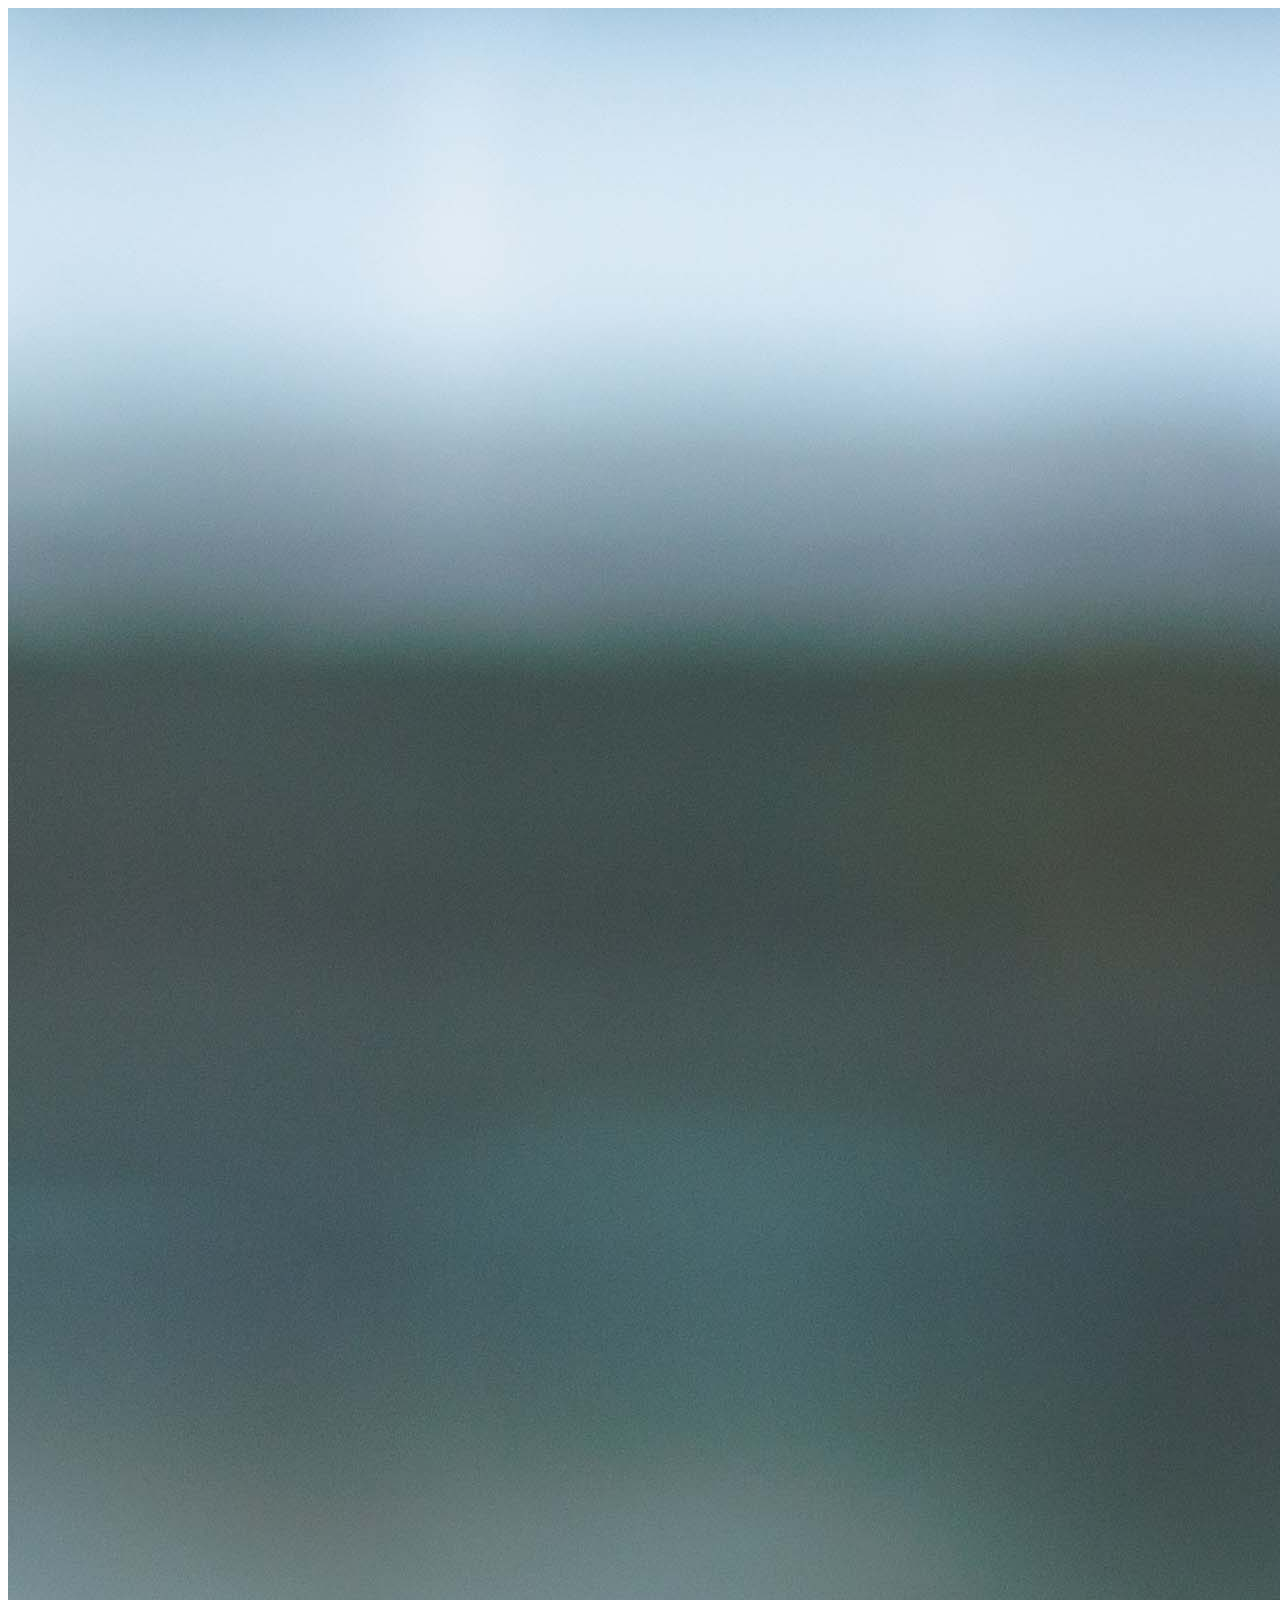
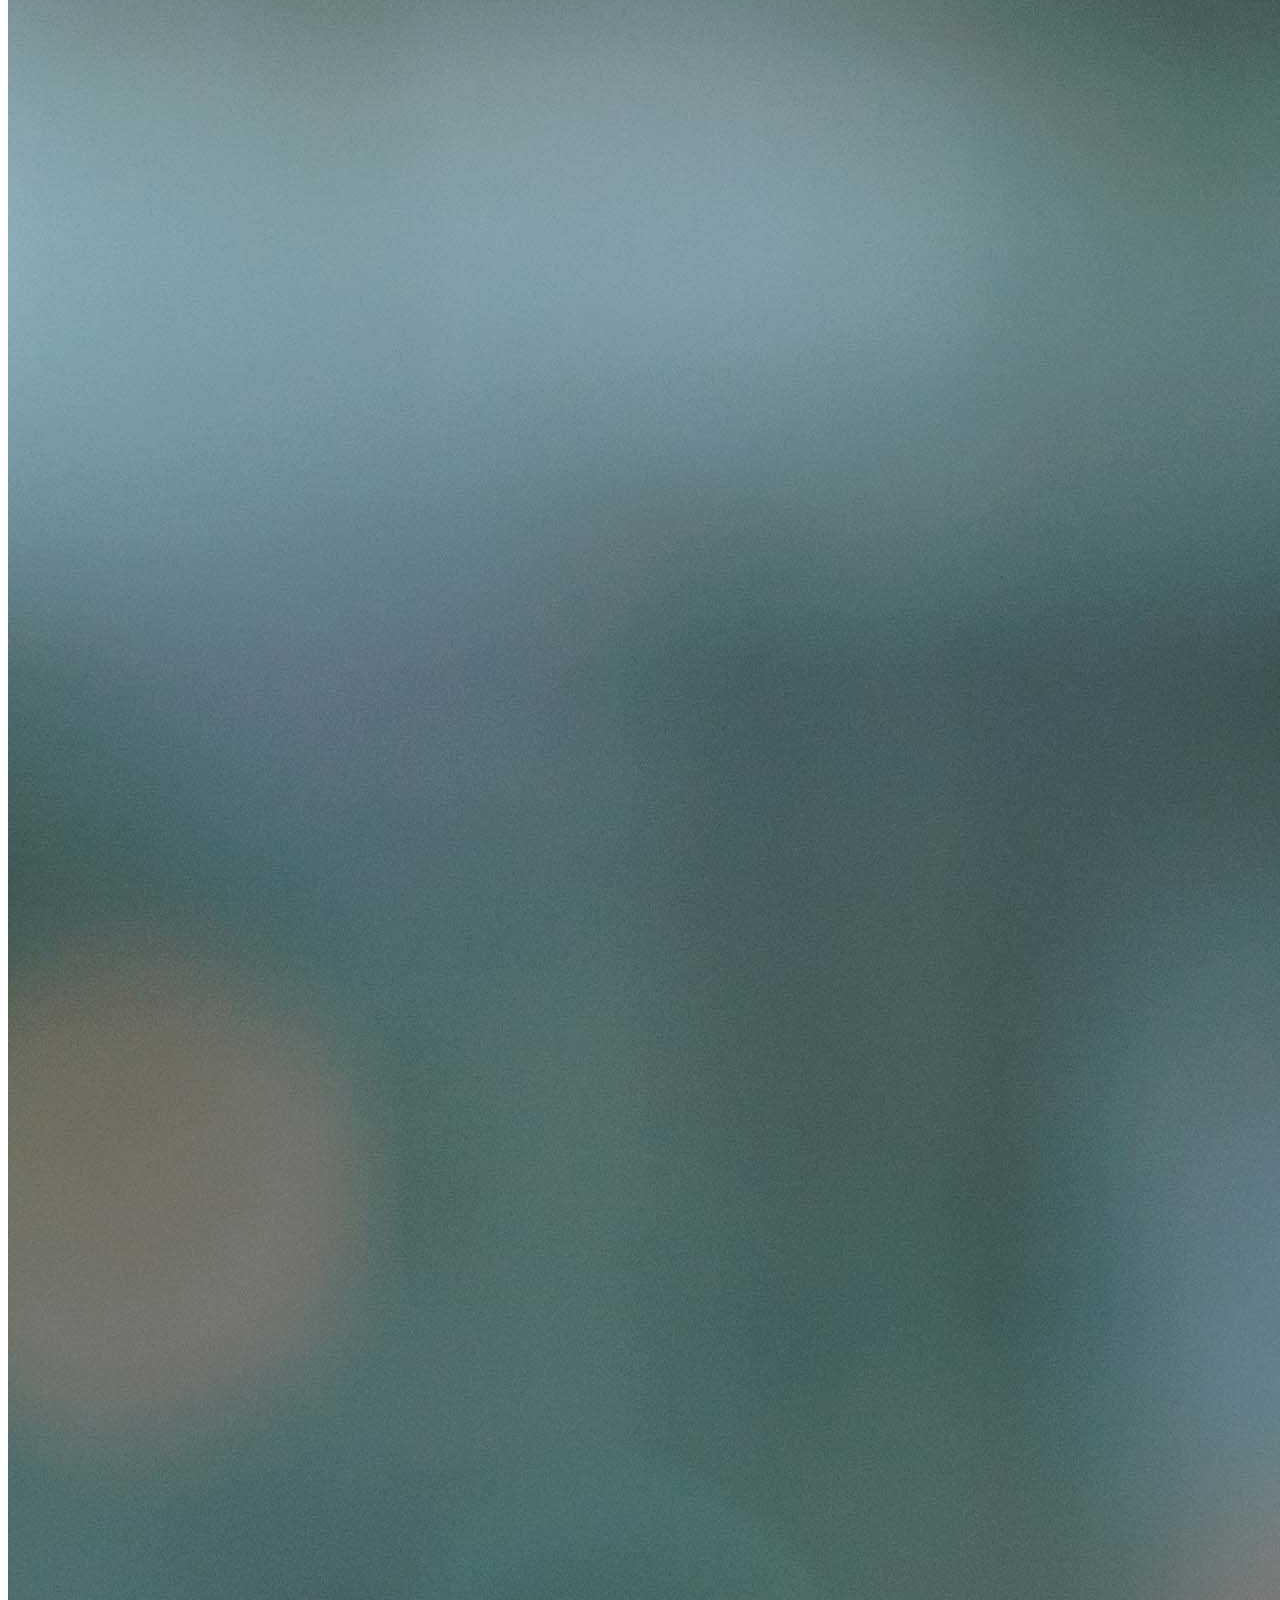
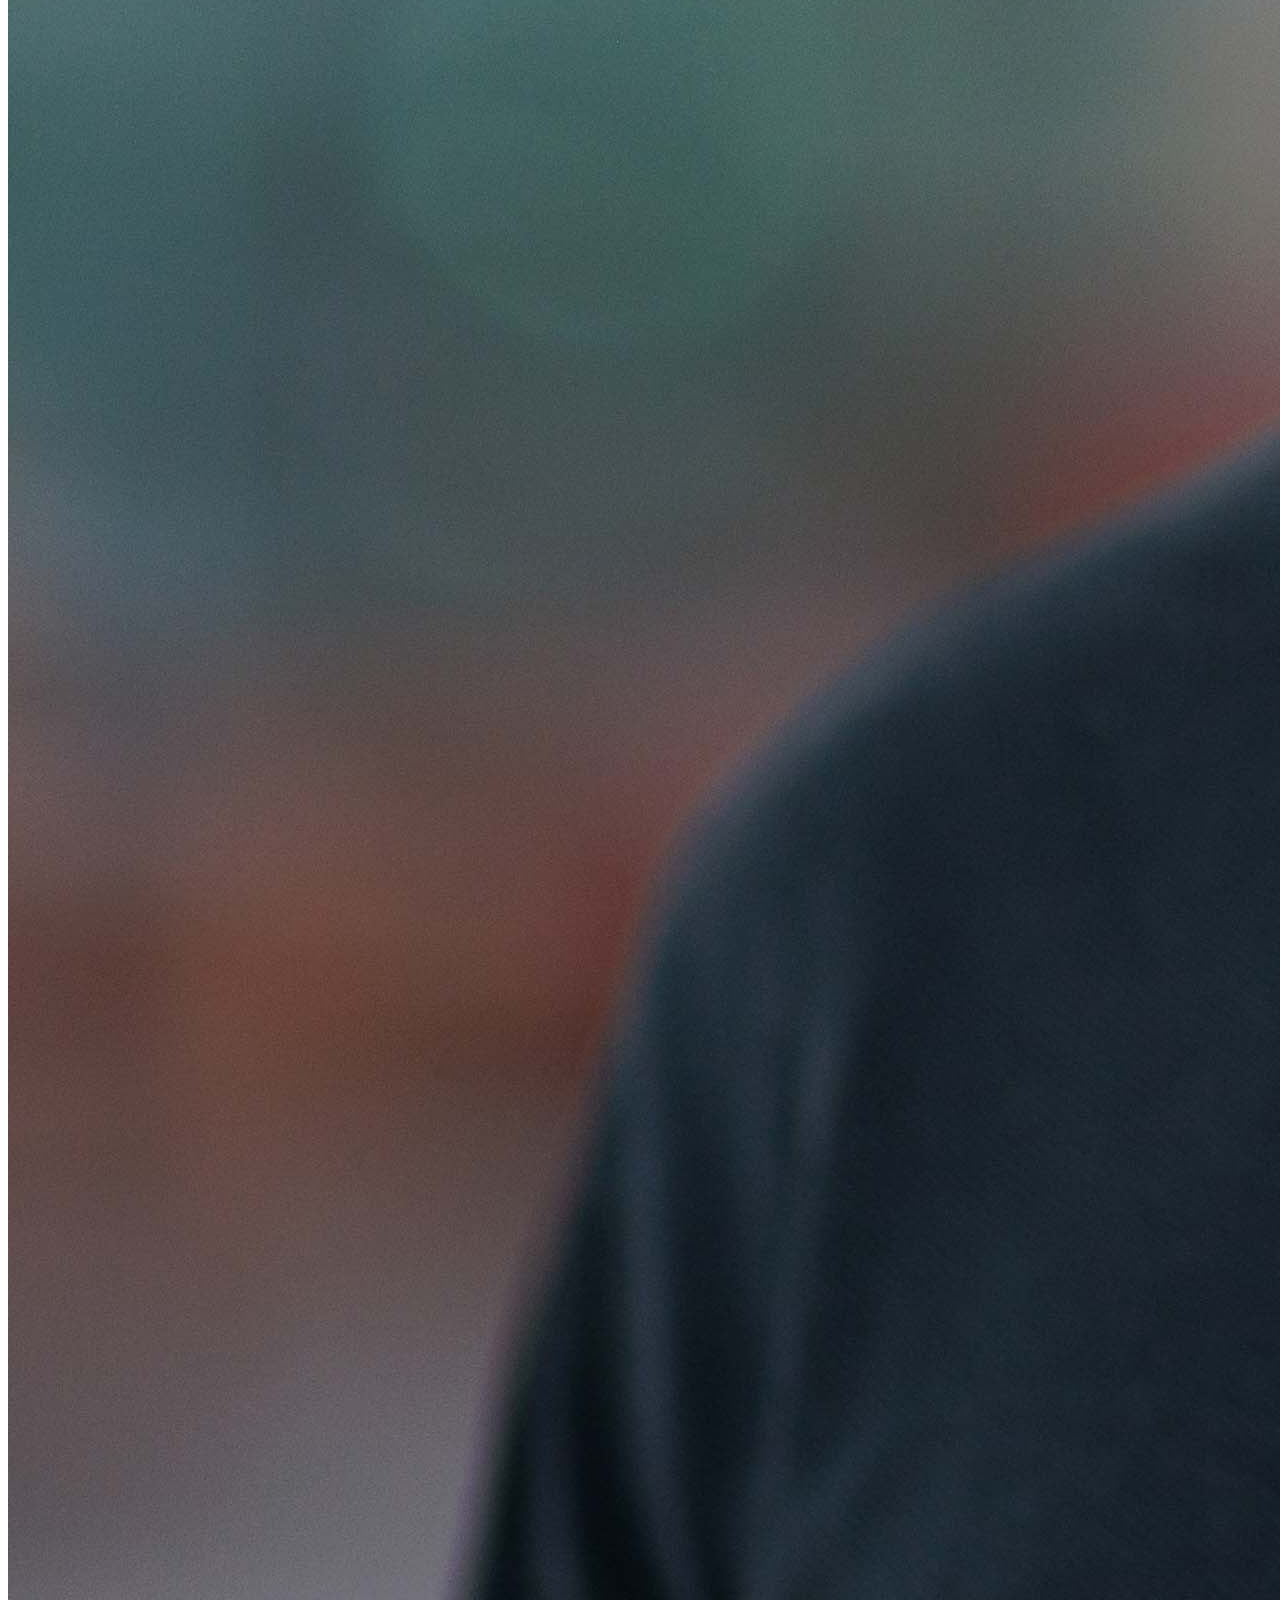
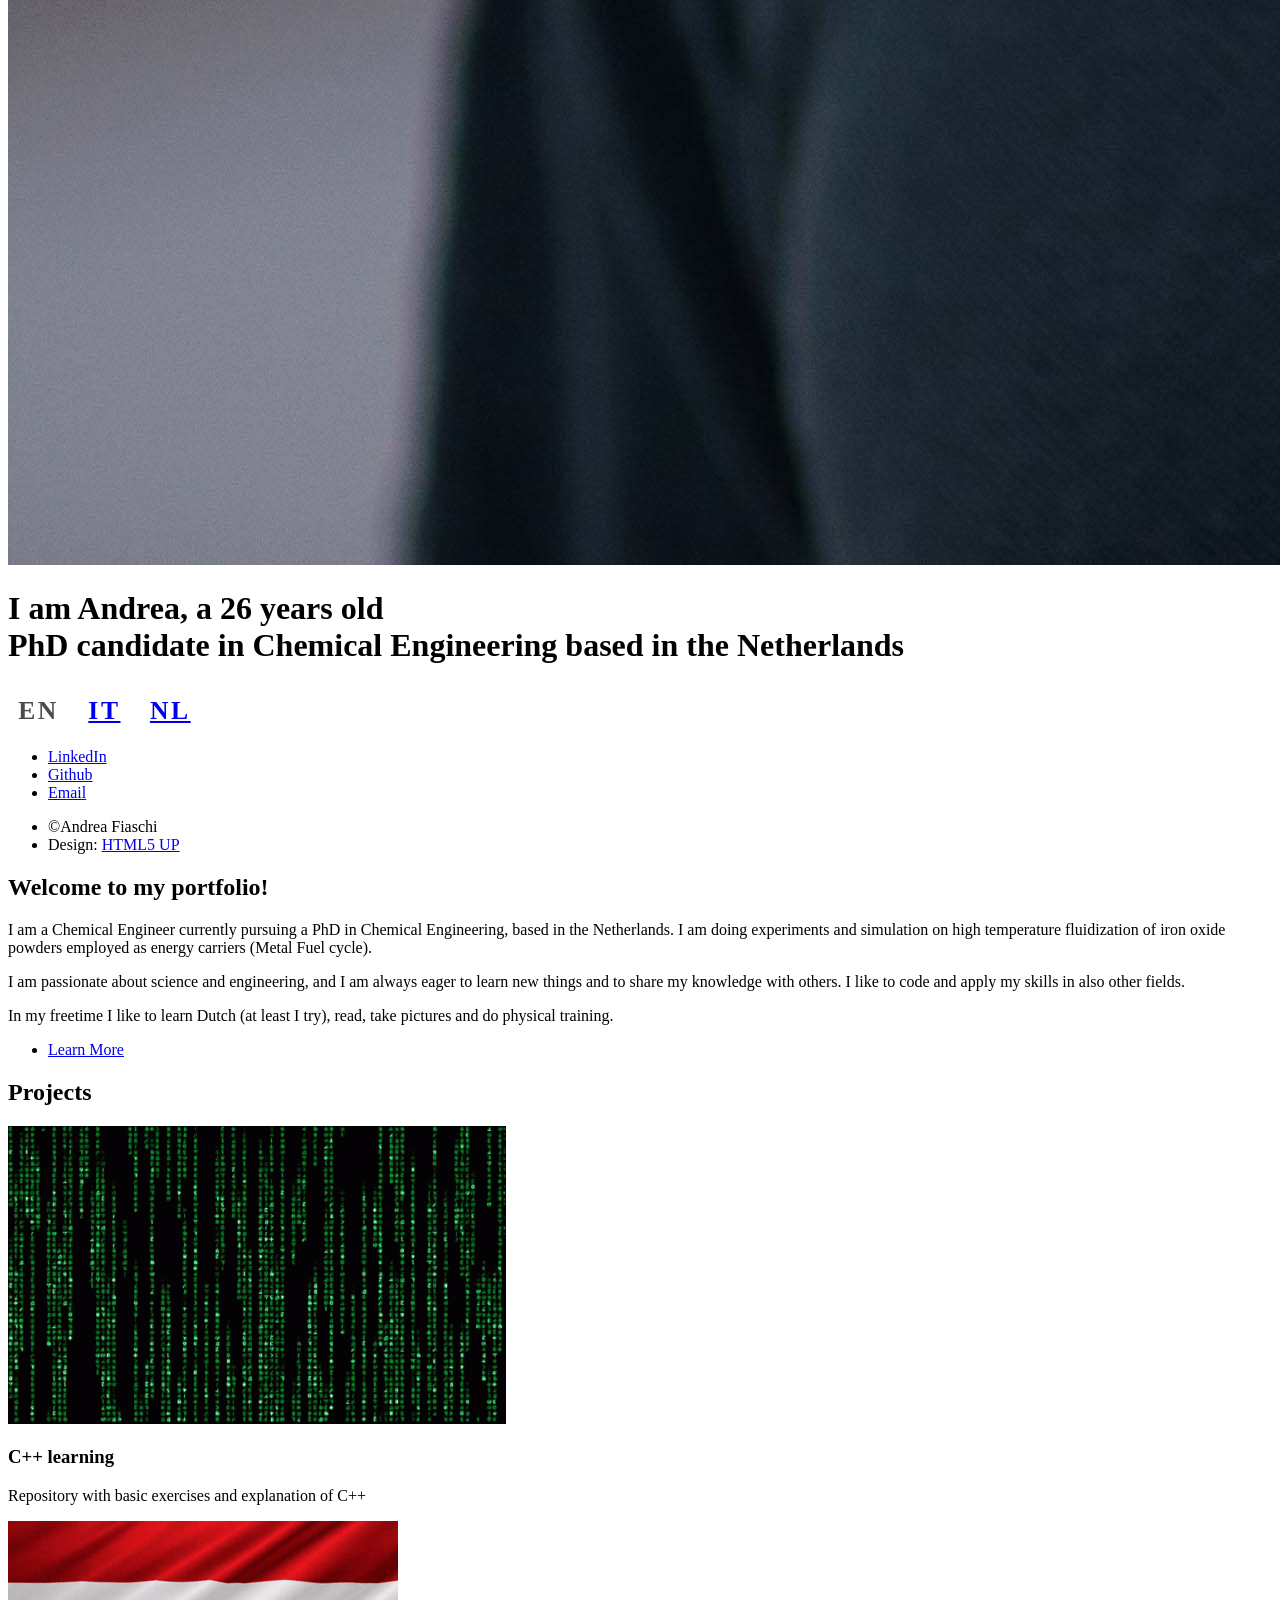
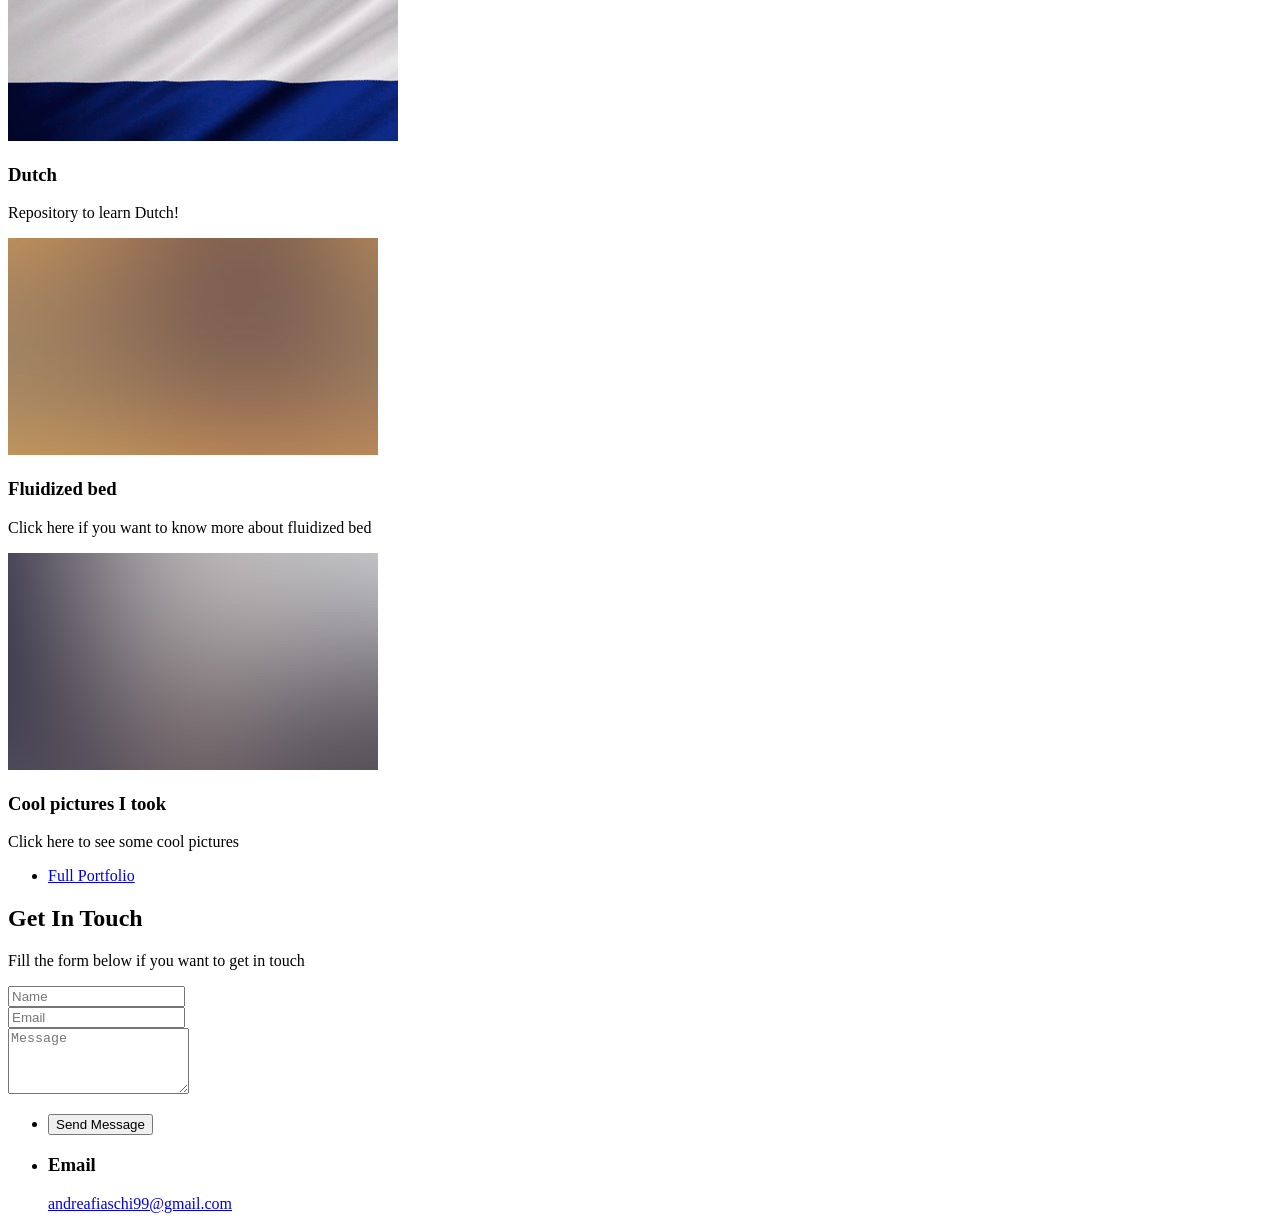
==== commit f7925fec: "adding nl and it" ====
--- a/index.html
+++ b/index.html
@@ -15,6 +15,15 @@
 		<meta property="og:image" content="https://fiaschino.github.io/images/avatar.jpg" />
 		<link rel="icon" href="images/avatar.jpg" />
 		<link rel="stylesheet" href="assets/css/main.css" />
+		<link rel="alternate" hreflang="en" href="https://fiaschino.github.io/" />
+		<link rel="alternate" hreflang="it" href="https://fiaschino.github.io/it/" />
+		<link rel="alternate" hreflang="nl" href="https://fiaschino.github.io/nl/" />
+		<link rel="alternate" hreflang="x-default" href="https://fiaschino.github.io/" />
+		<style>
+			.lang-switcher { margin-top: 1.25em; font-size: 0.8em; letter-spacing: 0.1em; text-transform: uppercase; }
+			.lang-switcher a, .lang-switcher span { margin: 0 0.4em; }
+			.lang-switcher .current { font-weight: bold; opacity: 0.7; }
+		</style>
 	</head>
 	<body class="is-preload">
 
@@ -37,6 +46,11 @@
 							document.getElementById('age').textContent = age;
 						})();
 					</script>
+					<nav class="lang-switcher">
+						<span class="current">EN</span>
+						<a href="/it/" hreflang="it">IT</a>
+						<a href="/nl/" hreflang="nl">NL</a>
+					</nav>
 				</div>
 			</header>
 
@@ -443,7 +457,7 @@
 						<li><a href="mailto:andreafiaschi99@gmail.com" class="icon solid fa-envelope"><span class="label">Email</span></a></li>
 					</ul>
 					<ul class="copyright">
-						<li>&copy; Andrea Fiaschi.</li><li>Design: <a href="http://html5up.net">HTML5 UP</a></li>
+						<li>&copy;Andrea Fiaschi</li><li>Design: <a href="http://html5up.net">HTML5 UP</a></li>
 					</ul>
 				</div>
 			</footer>
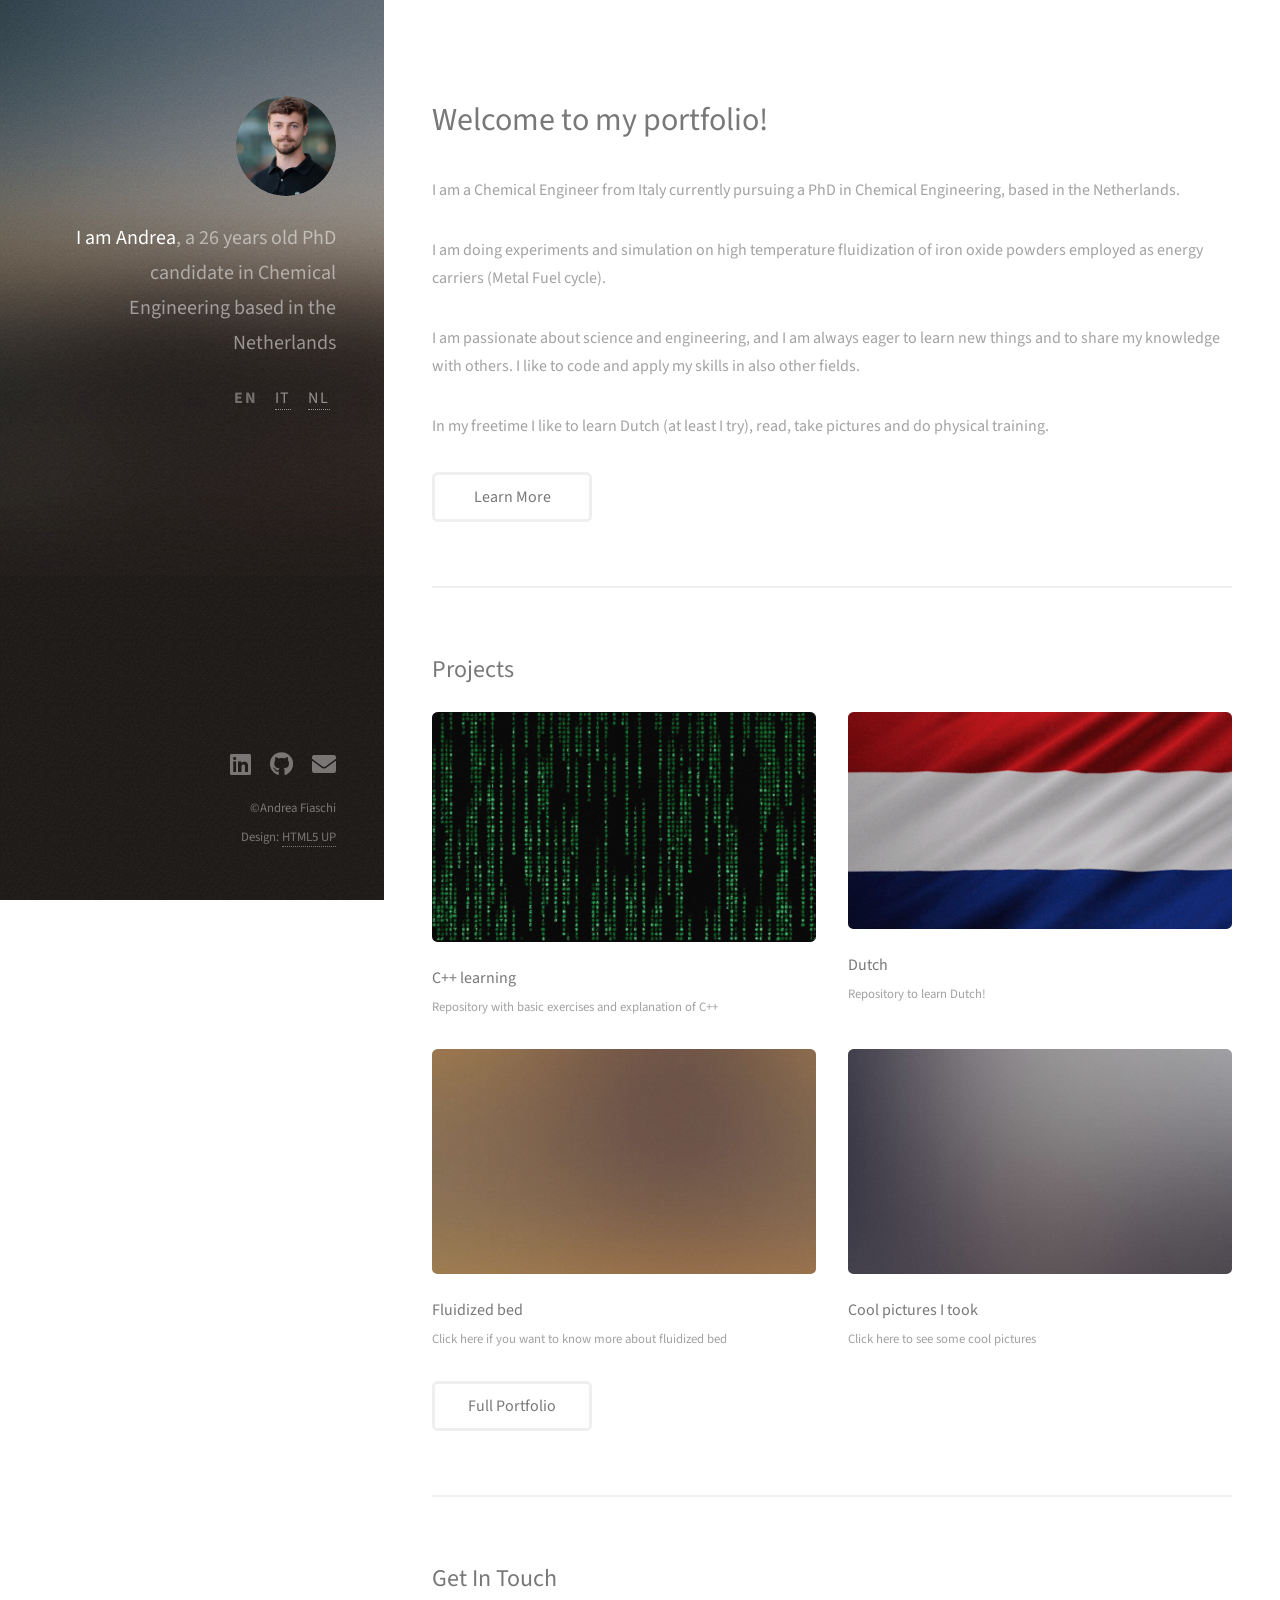
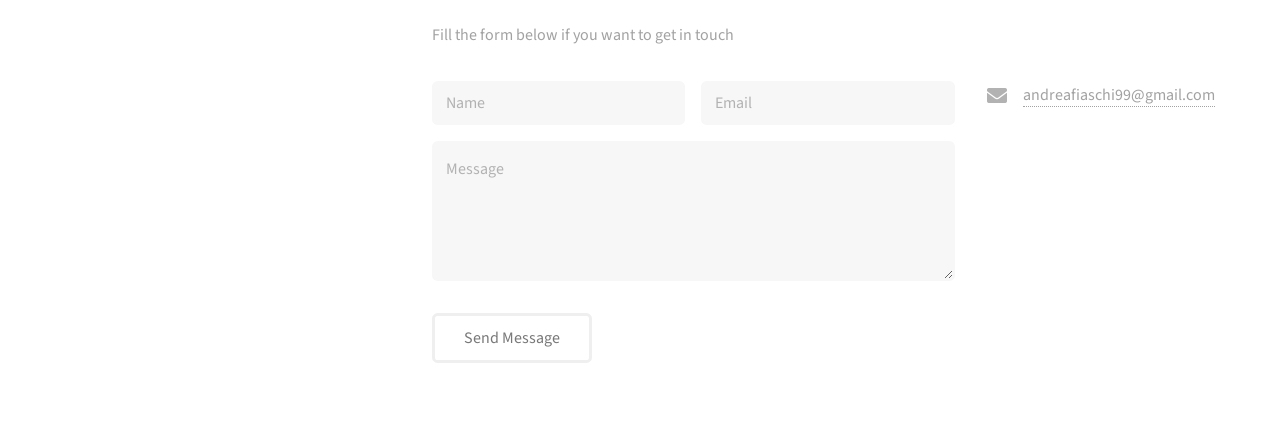
==== commit ffd20f73: "updating dropdown menu + picture witdth" ====
--- a/index.html
+++ b/index.html
@@ -62,7 +62,8 @@
 						<header class="major">
 							<h2> Welcome to my portfolio!</h2>
 						</header>
-						<p> I am a Chemical Engineer currently pursuing a PhD in Chemical Engineering, based in the Netherlands. I am doing experiments and simulation on high temperature fluidization of iron oxide powders employed as energy carriers (Metal Fuel cycle).</p>
+						<p> I am a Chemical Engineer from Italy currently pursuing a PhD in Chemical Engineering, based in the Netherlands.</p>
+             I am doing experiments and simulation on high temperature fluidization of iron oxide powders employed as energy carriers (Metal Fuel cycle).<p></p>
             <p> I am passionate about science and engineering, and I am always eager to learn new things and to share my knowledge with others. I like to code and apply my skills in also other fields.</p>
             <p> In my freetime I like to learn Dutch (at least I try), read, take pictures and do physical training. </p>
 						<ul class="actions">
--- a/assets/css/main.css
+++ b/assets/css/main.css
@@ -2135,6 +2135,7 @@
 
 		.image.avatar {
 			border-radius: 100%;
+			overflow: hidden;
 		}
 
 			.image.avatar:before {
@@ -2144,6 +2145,9 @@
 			.image.avatar img {
 				border-radius: 100%;
 				width: 100%;
+				height: 100%;
+				object-fit: cover;
+				display: block;
 			}
 
 /* List */
@@ -2641,7 +2645,80 @@
 		#header .image.avatar {
 			margin: 0 0 1em 0;
 			width: 6.25em;
-		}
+			height: 6.25em;
+		}
+
+/* Language dropdown */
+
+	.lang-dropdown {
+		position: fixed;
+		top: 1em;
+		right: 1em;
+		z-index: 1000;
+		font-size: 0.8em;
+		letter-spacing: 0.1em;
+		text-transform: uppercase;
+	}
+
+		.lang-dropdown summary {
+			list-style: none;
+			cursor: pointer;
+			display: inline-flex;
+			align-items: center;
+			gap: 0.45em;
+			padding: 0.5em 0.8em;
+			background: rgba(0, 0, 0, 0.55);
+			border: 1px solid rgba(255, 255, 255, 0.18);
+			border-radius: 4px;
+			color: #ffffff;
+			user-select: none;
+		}
+
+		.lang-dropdown summary::-webkit-details-marker { display: none; }
+		.lang-dropdown summary::marker { content: ""; }
+
+		.lang-dropdown summary .caret {
+			font-size: 0.7em;
+			opacity: 0.7;
+			transition: transform 0.15s ease;
+		}
+
+		.lang-dropdown[open] summary .caret { transform: rotate(180deg); }
+
+		.lang-dropdown .flag {
+			font-size: 1.15em;
+			line-height: 1;
+			letter-spacing: 0;
+		}
+
+		.lang-dropdown ul {
+			position: absolute;
+			top: calc(100% + 0.35em);
+			right: 0;
+			margin: 0;
+			padding: 0.25em 0;
+			list-style: none;
+			background: rgba(0, 0, 0, 0.85);
+			border: 1px solid rgba(255, 255, 255, 0.15);
+			border-radius: 4px;
+			min-width: 10em;
+		}
+
+		.lang-dropdown ul li { padding: 0; margin: 0; }
+
+		.lang-dropdown ul a,
+		.lang-dropdown ul .current {
+			display: flex;
+			align-items: center;
+			gap: 0.55em;
+			padding: 0.5em 0.85em;
+			color: #ffffff;
+			text-decoration: none;
+			border-bottom: 0;
+		}
+
+		.lang-dropdown ul a:hover { background: rgba(255, 255, 255, 0.08); }
+		.lang-dropdown ul .current { font-weight: bold; opacity: 0.7; cursor: default; }
 
 /* Footer */
 
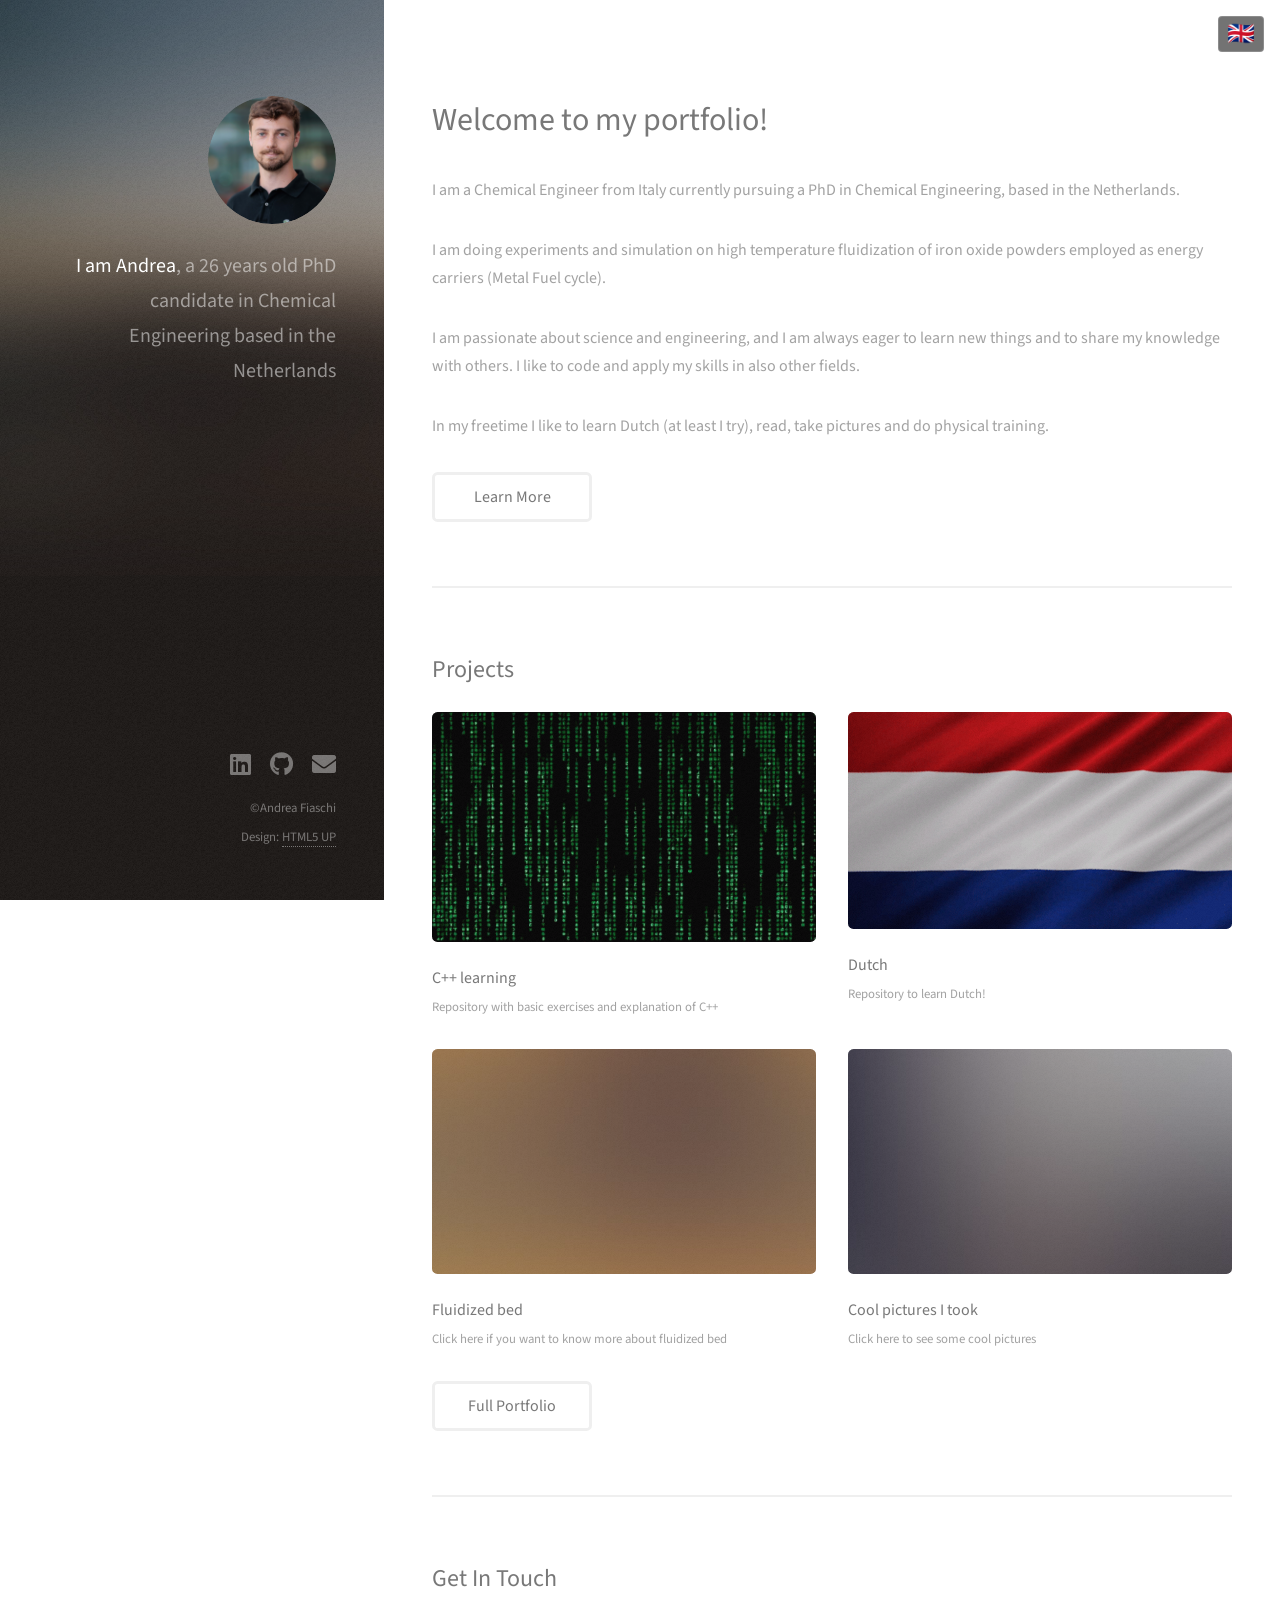
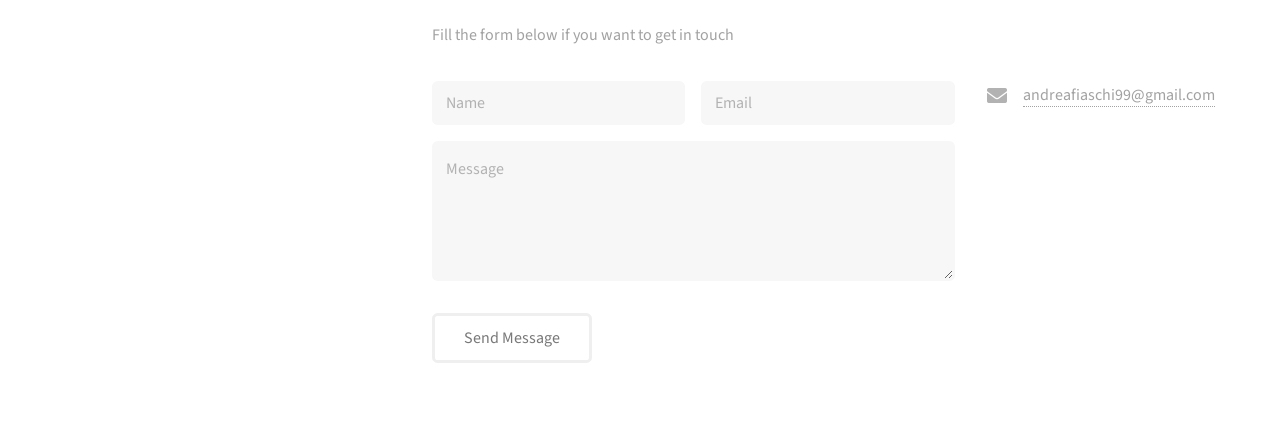
==== commit 81489e0a: "fixing menu again" ====
--- a/index.html
+++ b/index.html
@@ -19,13 +19,19 @@
 		<link rel="alternate" hreflang="it" href="https://fiaschino.github.io/it/" />
 		<link rel="alternate" hreflang="nl" href="https://fiaschino.github.io/nl/" />
 		<link rel="alternate" hreflang="x-default" href="https://fiaschino.github.io/" />
-		<style>
-			.lang-switcher { margin-top: 1.25em; font-size: 0.8em; letter-spacing: 0.1em; text-transform: uppercase; }
-			.lang-switcher a, .lang-switcher span { margin: 0 0.4em; }
-			.lang-switcher .current { font-weight: bold; opacity: 0.7; }
-		</style>
 	</head>
 	<body class="is-preload">
+
+		<!-- Language dropdown -->
+			<details class="lang-dropdown">
+				<summary aria-label="Choose language">
+					<span class="flag" aria-hidden="true">&#127468;&#127463;</span>
+				</summary>
+				<ul role="listbox">
+					<li><a href="/it/" hreflang="it" aria-label="Italiano"><span class="flag" aria-hidden="true">&#127470;&#127481;</span></a></li>
+					<li><a href="/nl/" hreflang="nl" aria-label="Nederlands"><span class="flag" aria-hidden="true">&#127475;&#127473;</span></a></li>
+				</ul>
+			</details>
 
 		<!-- Header -->
 			<header id="header">
@@ -46,11 +52,6 @@
 							document.getElementById('age').textContent = age;
 						})();
 					</script>
-					<nav class="lang-switcher">
-						<span class="current">EN</span>
-						<a href="/it/" hreflang="it">IT</a>
-						<a href="/nl/" hreflang="nl">NL</a>
-					</nav>
 				</div>
 			</header>
 
--- a/assets/css/main.css
+++ b/assets/css/main.css
@@ -2644,8 +2644,8 @@
 
 		#header .image.avatar {
 			margin: 0 0 1em 0;
-			width: 6.25em;
-			height: 6.25em;
+			width: 8em;
+			height: 8em;
 		}
 
 /* Language dropdown */
@@ -2655,9 +2655,6 @@
 		top: 1em;
 		right: 1em;
 		z-index: 1000;
-		font-size: 0.8em;
-		letter-spacing: 0.1em;
-		text-transform: uppercase;
 	}
 
 		.lang-dropdown summary {
@@ -2665,30 +2662,21 @@
 			cursor: pointer;
 			display: inline-flex;
 			align-items: center;
-			gap: 0.45em;
-			padding: 0.5em 0.8em;
+			justify-content: center;
+			padding: 0.35em 0.5em;
 			background: rgba(0, 0, 0, 0.55);
 			border: 1px solid rgba(255, 255, 255, 0.18);
 			border-radius: 4px;
-			color: #ffffff;
 			user-select: none;
+			line-height: 1;
 		}
 
 		.lang-dropdown summary::-webkit-details-marker { display: none; }
 		.lang-dropdown summary::marker { content: ""; }
 
-		.lang-dropdown summary .caret {
-			font-size: 0.7em;
-			opacity: 0.7;
-			transition: transform 0.15s ease;
-		}
-
-		.lang-dropdown[open] summary .caret { transform: rotate(180deg); }
-
 		.lang-dropdown .flag {
-			font-size: 1.15em;
+			font-size: 1.4em;
 			line-height: 1;
-			letter-spacing: 0;
 		}
 
 		.lang-dropdown ul {
@@ -2701,24 +2689,20 @@
 			background: rgba(0, 0, 0, 0.85);
 			border: 1px solid rgba(255, 255, 255, 0.15);
 			border-radius: 4px;
-			min-width: 10em;
 		}
 
 		.lang-dropdown ul li { padding: 0; margin: 0; }
 
-		.lang-dropdown ul a,
-		.lang-dropdown ul .current {
+		.lang-dropdown ul a {
 			display: flex;
 			align-items: center;
-			gap: 0.55em;
-			padding: 0.5em 0.85em;
-			color: #ffffff;
+			justify-content: center;
+			padding: 0.4em 0.6em;
 			text-decoration: none;
 			border-bottom: 0;
 		}
 
 		.lang-dropdown ul a:hover { background: rgba(255, 255, 255, 0.08); }
-		.lang-dropdown ul .current { font-weight: bold; opacity: 0.7; cursor: default; }
 
 /* Footer */
 
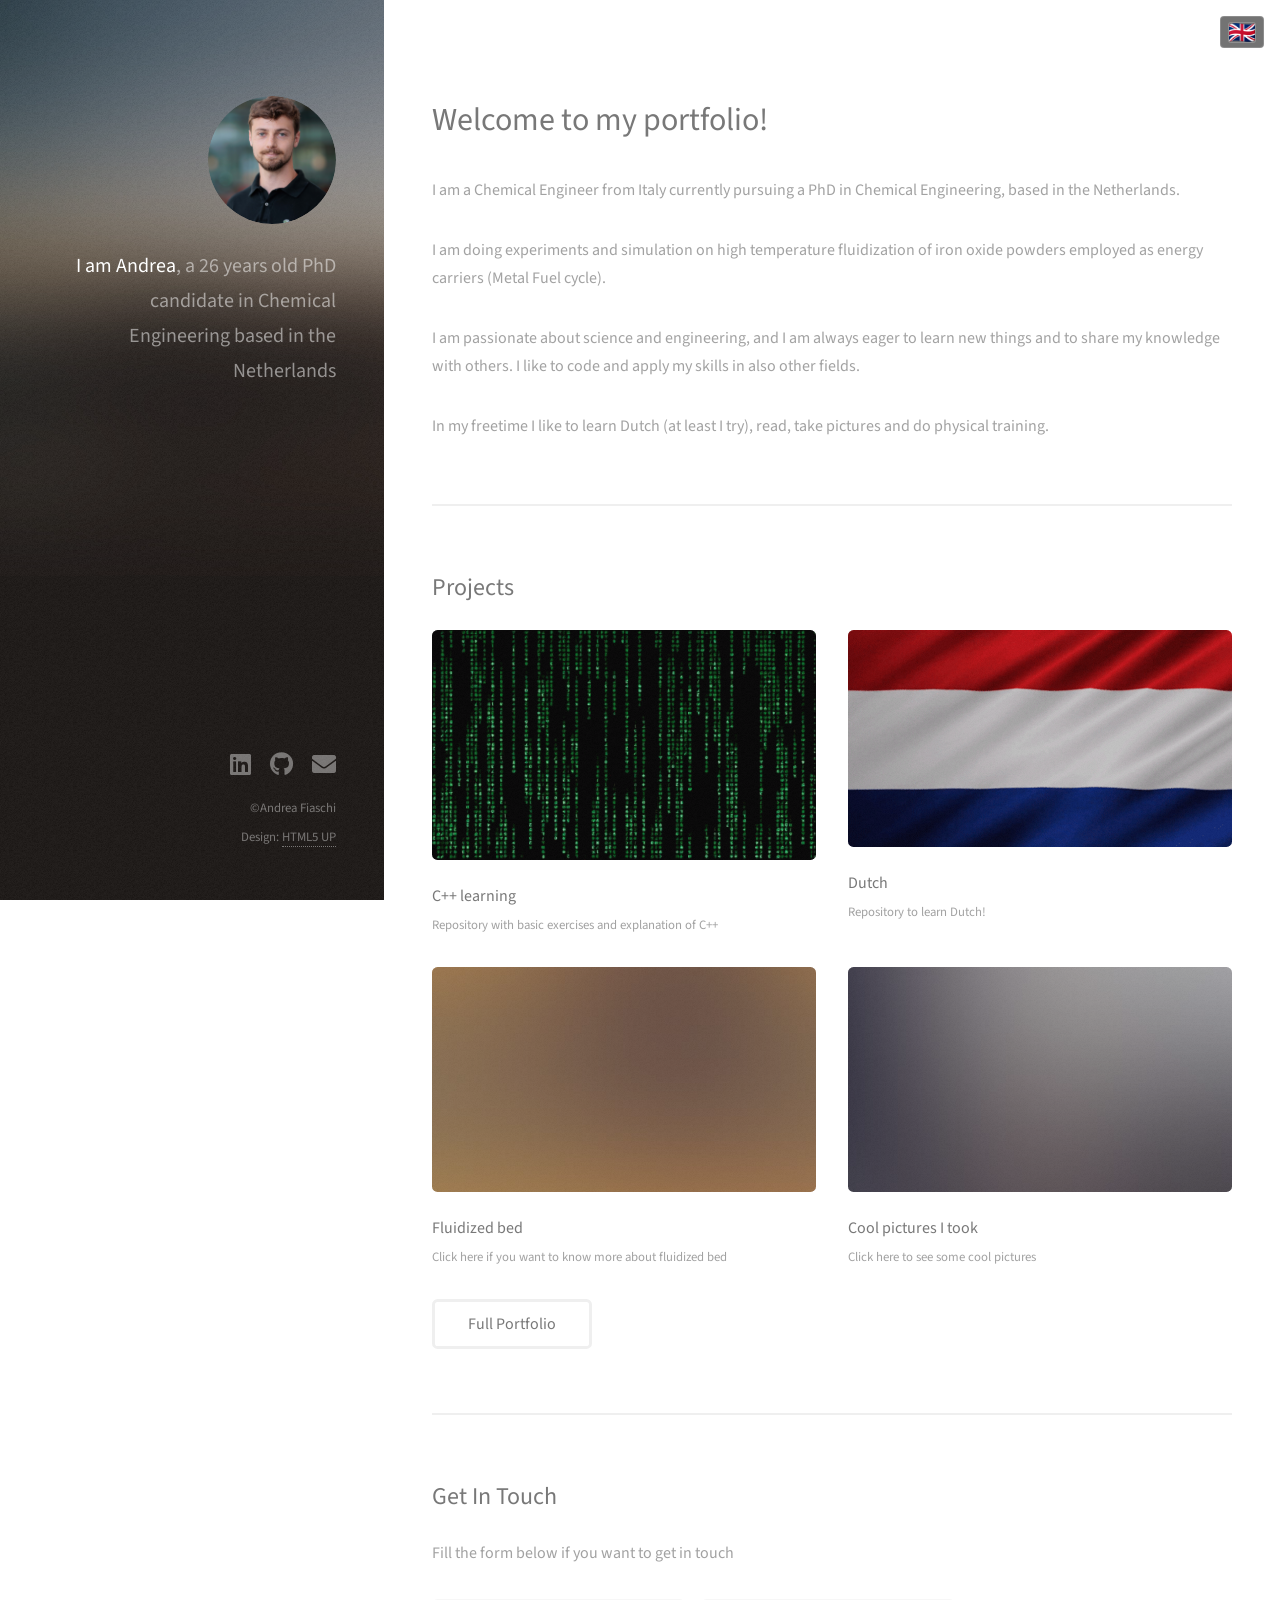
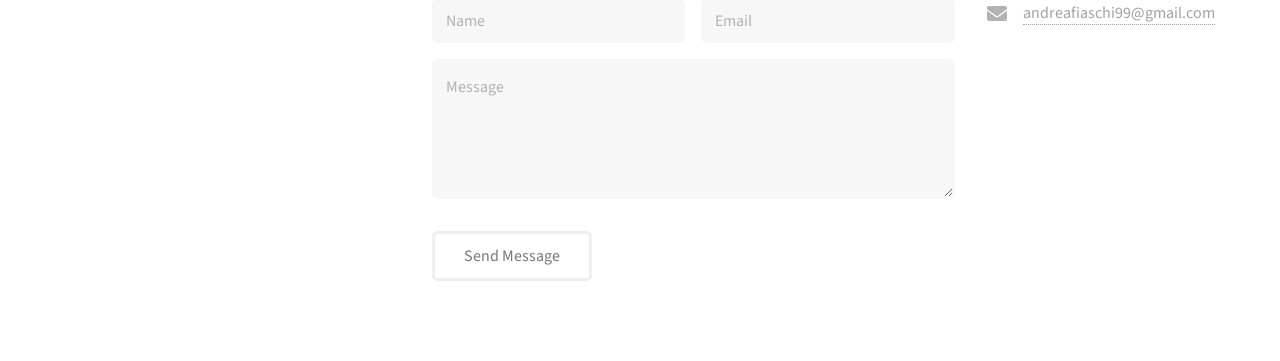
==== commit f4024ef7: "fixed flags" ====
--- a/index.html
+++ b/index.html
@@ -25,11 +25,11 @@
 		<!-- Language dropdown -->
 			<details class="lang-dropdown">
 				<summary aria-label="Choose language">
-					<span class="flag" aria-hidden="true">&#127468;&#127463;</span>
+					<img class="flag" src="images/flags/gb.png" alt="" />
 				</summary>
 				<ul role="listbox">
-					<li><a href="/it/" hreflang="it" aria-label="Italiano"><span class="flag" aria-hidden="true">&#127470;&#127481;</span></a></li>
-					<li><a href="/nl/" hreflang="nl" aria-label="Nederlands"><span class="flag" aria-hidden="true">&#127475;&#127473;</span></a></li>
+					<li><a href="/it/" hreflang="it" aria-label="Italiano"><img class="flag" src="images/flags/it.png" alt="" /></a></li>
+					<li><a href="/nl/" hreflang="nl" aria-label="Nederlands"><img class="flag" src="images/flags/nl.png" alt="" /></a></li>
 				</ul>
 			</details>
 
@@ -67,9 +67,6 @@
              I am doing experiments and simulation on high temperature fluidization of iron oxide powders employed as energy carriers (Metal Fuel cycle).<p></p>
             <p> I am passionate about science and engineering, and I am always eager to learn new things and to share my knowledge with others. I like to code and apply my skills in also other fields.</p>
             <p> In my freetime I like to learn Dutch (at least I try), read, take pictures and do physical training. </p>
-						<ul class="actions">
-							<li><a href="https://github.com/fiaschino" class="button">Learn More</a></li>
-						</ul>
 					</section>
 
 				<!-- Two -->
--- a/assets/css/main.css
+++ b/assets/css/main.css
@@ -2675,8 +2675,11 @@
 		.lang-dropdown summary::marker { content: ""; }
 
 		.lang-dropdown .flag {
-			font-size: 1.4em;
-			line-height: 1;
+			display: block;
+			width: 1.6em;
+			height: auto;
+			border-radius: 2px;
+			box-shadow: 0 0 0 1px rgba(255, 255, 255, 0.2);
 		}
 
 		.lang-dropdown ul {
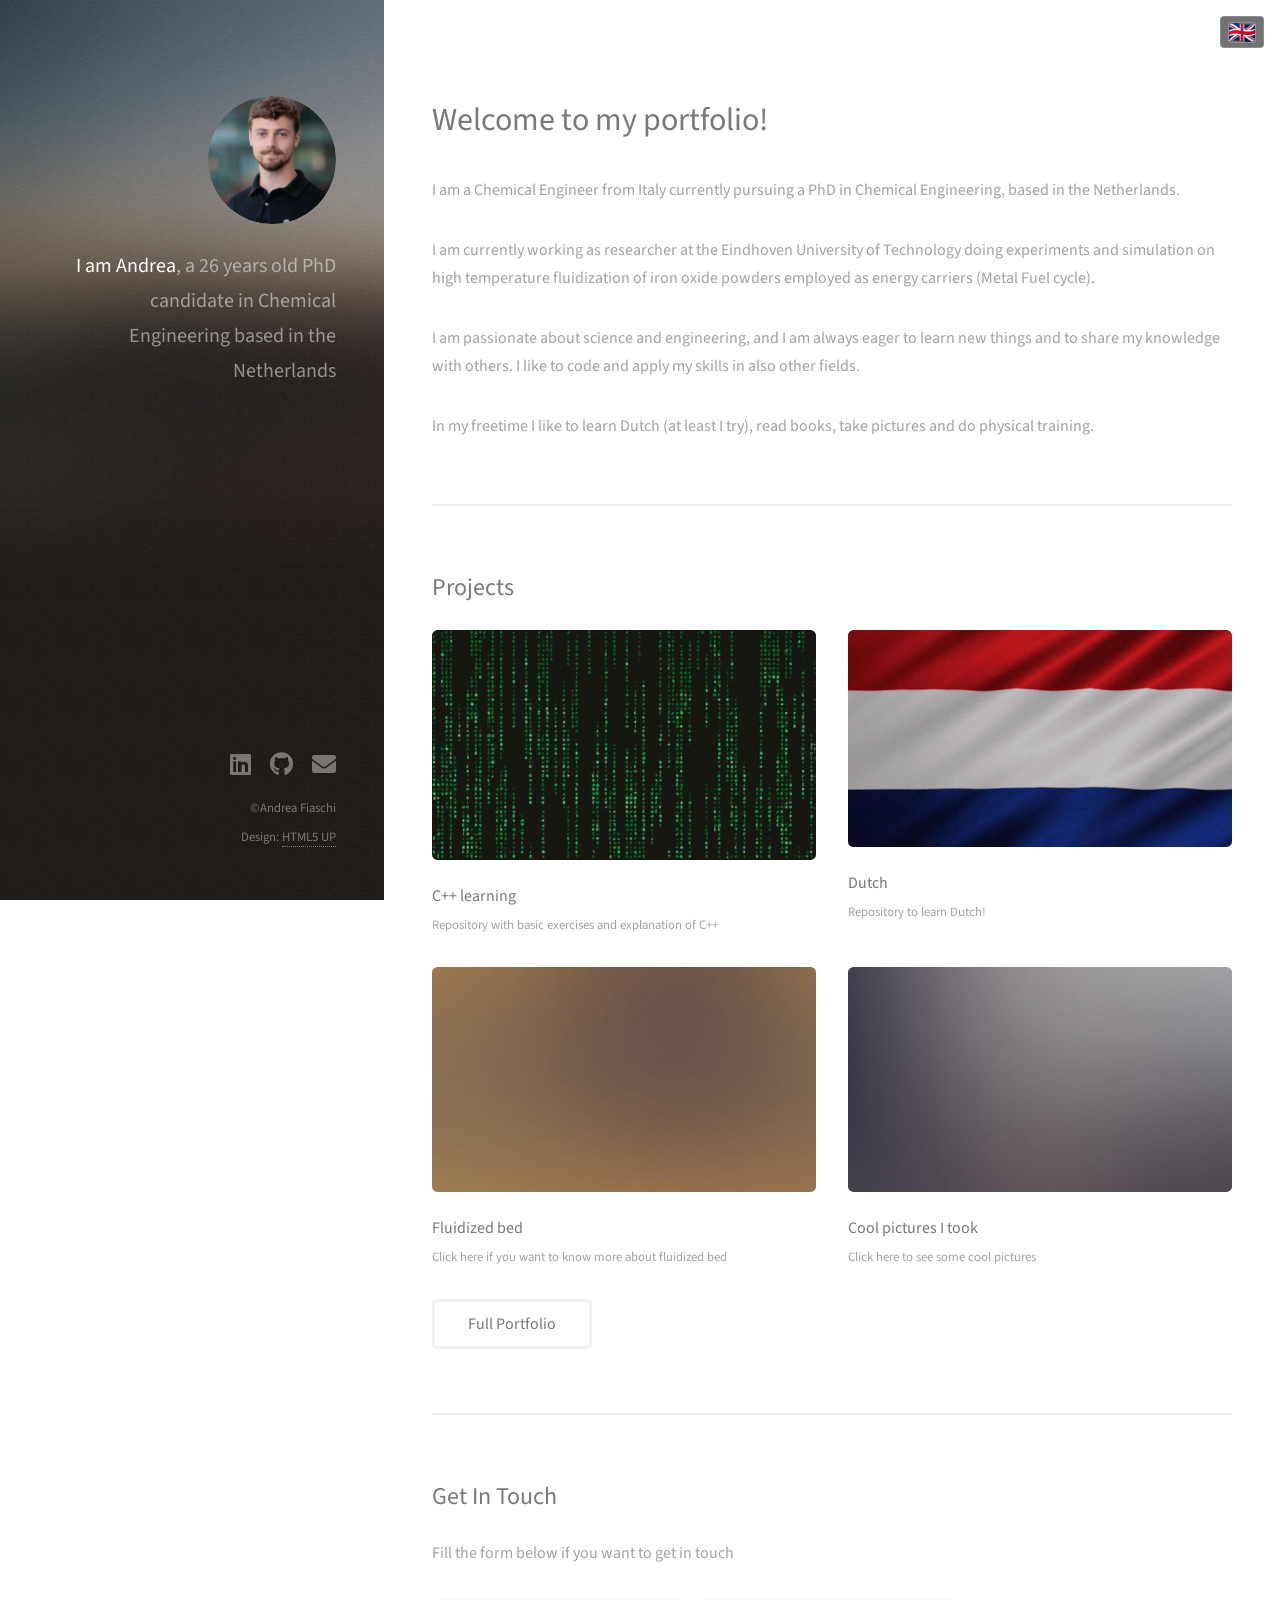
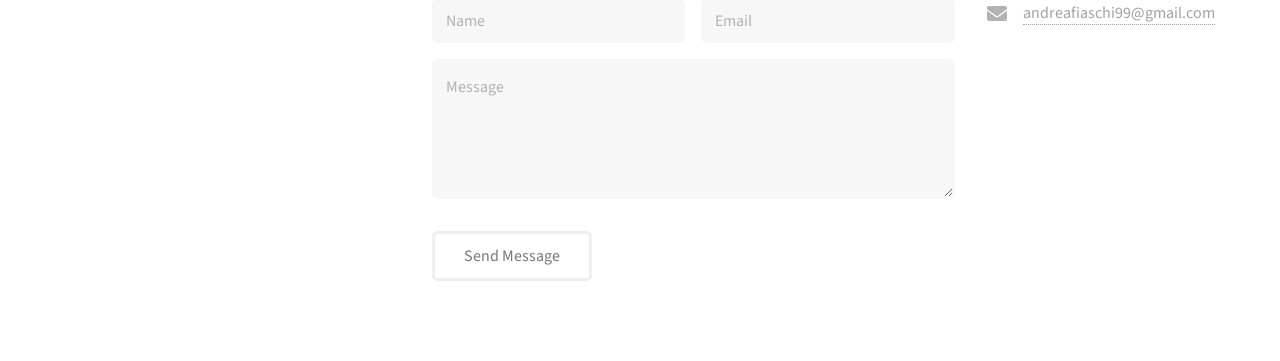
==== commit f072d798: "Update index.html" ====
--- a/index.html
+++ b/index.html
@@ -64,9 +64,9 @@
 							<h2> Welcome to my portfolio!</h2>
 						</header>
 						<p> I am a Chemical Engineer from Italy currently pursuing a PhD in Chemical Engineering, based in the Netherlands.</p>
-             I am doing experiments and simulation on high temperature fluidization of iron oxide powders employed as energy carriers (Metal Fuel cycle).<p></p>
+             I am currently working as researcher at the Eindhoven University of Technology doing experiments and simulation on high temperature fluidization of iron oxide powders employed as energy carriers (Metal Fuel cycle).<p></p>
             <p> I am passionate about science and engineering, and I am always eager to learn new things and to share my knowledge with others. I like to code and apply my skills in also other fields.</p>
-            <p> In my freetime I like to learn Dutch (at least I try), read, take pictures and do physical training. </p>
+            <p> In my freetime I like to learn Dutch (at least I try), read books, take pictures and do physical training. </p>
 					</section>
 
 				<!-- Two -->
@@ -470,4 +470,4 @@
 			<script src="assets/js/main.js"></script>
 
 	</body>
-</html>+</html>
